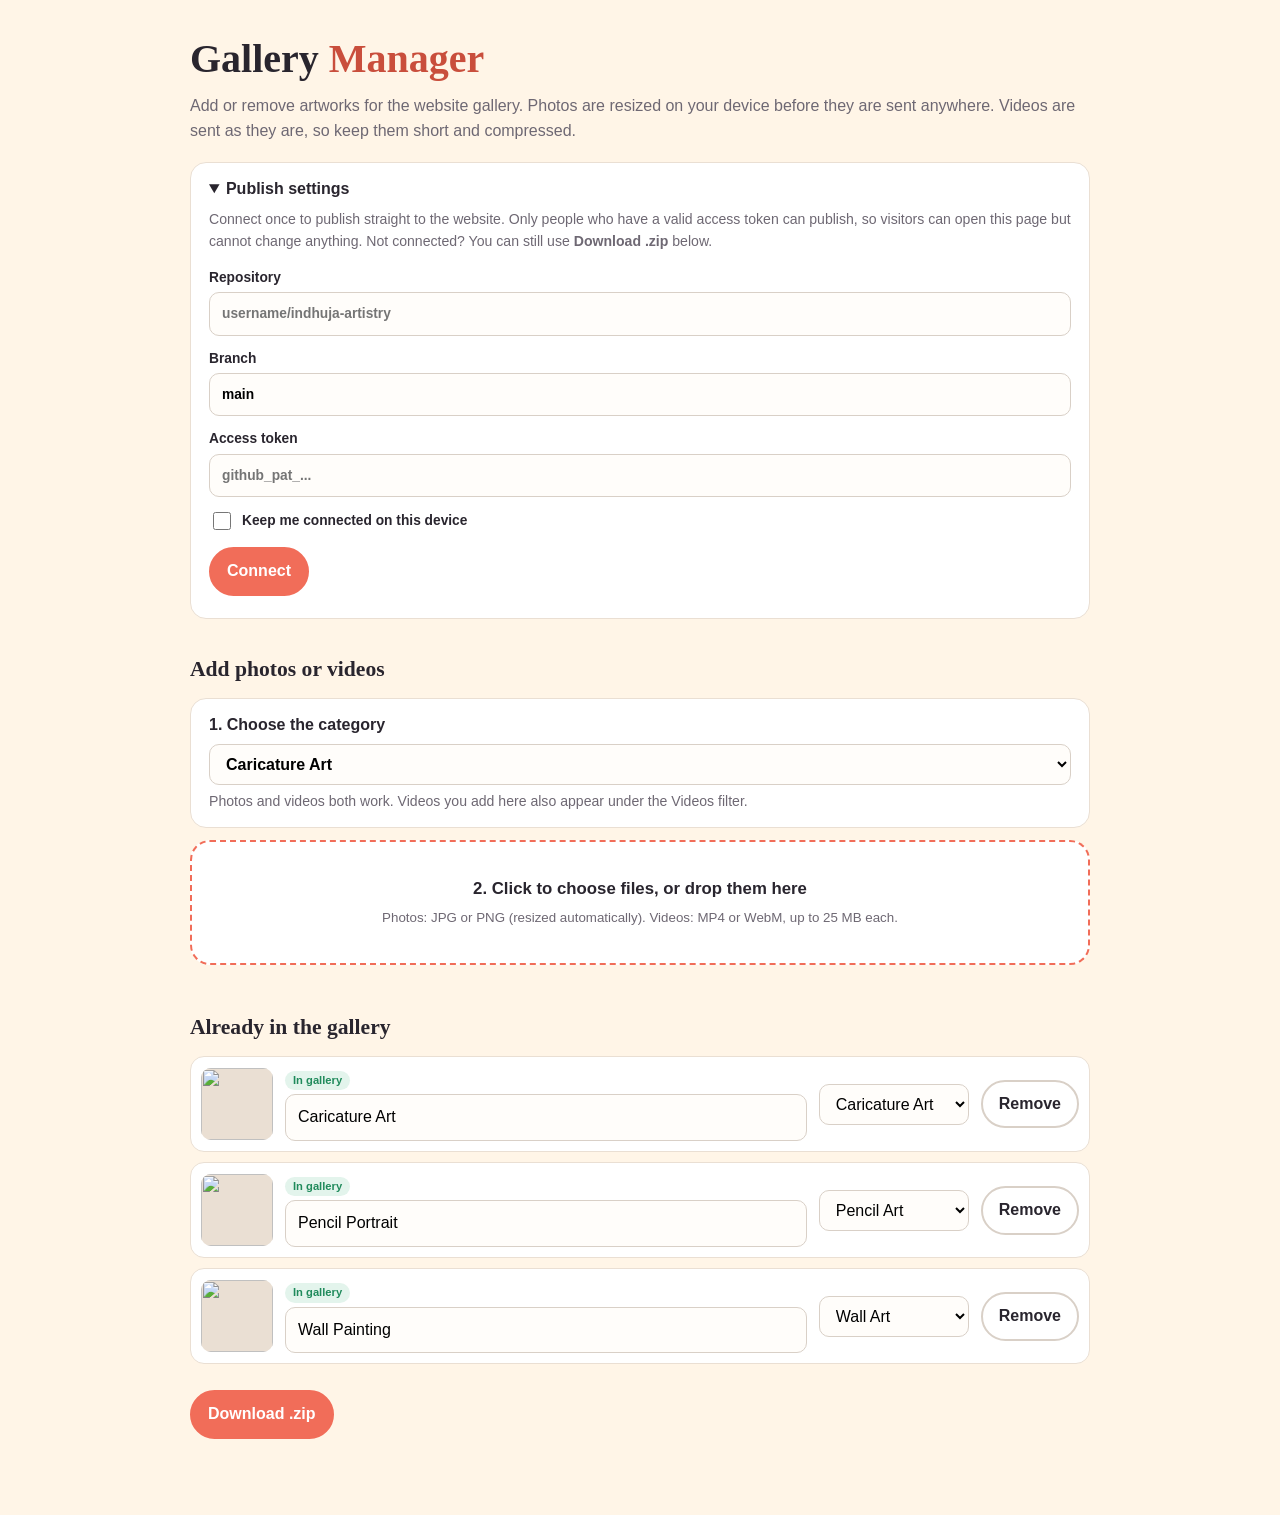
==== index.html @ 45837317 "Add files via upload" ====
<!DOCTYPE html>
<html lang="en">
<head>
  <meta charset="UTF-8">
  <meta name="viewport" content="width=device-width, initial-scale=1.0">
  <meta name="robots" content="noindex, nofollow">
  <title>Gallery Manager | Indhuja Artistry</title>
  <script src="gallery-data.js"></script>
  <style>
    :root {
      --accent: #f16d59;
      --accent-dark: #c94e3c;
      --bg: #fff5e7;
      --ink: #29252e;
      --muted: #6e6873;
      --line: #eadfd3;
    }
    * { box-sizing: border-box; }
    [hidden] { display: none !important; }
    body {
      margin: 0;
      padding: 28px 5% 60px;
      background: var(--bg);
      color: var(--ink);
      font-family: "Poppins", "Trebuchet MS", Arial, sans-serif;
      line-height: 1.55;
    }
    main { max-width: 900px; margin: 0 auto; }
    h1 { margin: 0 0 4px; font-family: Georgia, serif; font-size: clamp(1.8rem, 5vw, 2.5rem); }
    h1 span { color: var(--accent-dark); }
    h2 { margin: 34px 0 12px; font-family: Georgia, serif; font-size: 1.35rem; }
    .lead { margin: 0 0 18px; color: var(--muted); }
    .hint { margin: 8px 0 14px; color: var(--muted); font-size: .88rem; }

    .card {
      padding: 14px 18px;
      background: #fff;
      border: 1px solid var(--line);
      border-radius: 16px;
    }
    .card summary { cursor: pointer; font-weight: 700; }
    .fields { display: grid; gap: 12px; margin-bottom: 14px; }
    .fields label { display: grid; gap: 4px; font-size: .86rem; font-weight: 700; }
    .fields label.check { display: flex; align-items: center; gap: 8px; font-weight: 600; }
    .fields input[type="checkbox"] { width: 18px; height: 18px; accent-color: var(--accent); }
    .btns { display: flex; flex-wrap: wrap; gap: 10px; }

    .upload-to {
      display: grid;
      gap: 6px;
      margin-bottom: 12px;
      padding: 14px 18px;
      background: #fff;
      border: 1px solid var(--line);
      border-radius: 16px;
    }
    .upload-to label { font-weight: 700; }
    .upload-to select { font-size: 1rem; font-weight: 600; }
    .upload-to .hint { margin: 0; }

    .drop {
      display: grid;
      place-items: center;
      gap: 6px;
      padding: 34px 18px;
      border: 2px dashed var(--accent);
      border-radius: 20px;
      background: #fff;
      text-align: center;
      cursor: pointer;
      transition: background .2s;
    }
    .drop.over { background: #ffe9e4; }
    .drop strong { font-size: 1.05rem; }
    .drop small { color: var(--muted); }
    .drop input { display: none; }

    .list { display: grid; gap: 10px; margin: 0; padding: 0; list-style: none; }
    .row {
      display: grid;
      grid-template-columns: 72px 1fr 150px auto;
      align-items: center;
      gap: 12px;
      padding: 10px;
      background: #fff;
      border: 1px solid var(--line);
      border-radius: 14px;
    }
    .row img {
      width: 72px;
      height: 72px;
      object-fit: cover;
      border-radius: 10px;
      background: var(--line);
    }
    input[type="text"], input[type="password"], select {
      width: 100%;
      min-width: 0;
      padding: 10px 12px;
      border: 1px solid #d9d0c7;
      border-radius: 10px;
      font: inherit;
      background: #fffdfa;
    }
    .badge {
      display: inline-block;
      margin-bottom: 4px;
      padding: 1px 8px;
      border-radius: 999px;
      background: #ffe9e4;
      color: var(--accent-dark);
      font-size: .7rem;
      font-weight: 700;
    }
    .badge.live { background: #e3f4ec; color: #1f8a5b; }
    summary .badge { margin: 0 0 0 8px; }

    button {
      padding: 10px 16px;
      border: 2px solid var(--accent);
      border-radius: 999px;
      background: var(--accent);
      color: #fff;
      font: inherit;
      font-weight: 700;
      cursor: pointer;
    }
    button:hover { background: var(--accent-dark); border-color: var(--accent-dark); }
    button.ghost { background: transparent; color: var(--ink); border-color: #d9d0c7; }
    button.ghost:hover { background: #ffe9e4; border-color: var(--accent); }
    button:disabled { opacity: .55; cursor: wait; }

    .empty { color: var(--muted); font-size: .9rem; margin: 0; }
    .actions { margin-top: 26px; display: flex; flex-wrap: wrap; align-items: center; gap: 12px; }
    .msg { margin: 8px 0 0; font-weight: 700; font-size: .92rem; }
    .msg.error { color: #d64545; }
    .msg.ok { color: #1f8a5b; }
    #status { flex-basis: 100%; margin: 4px 0 0; }

    @media (max-width: 640px) {
      .row { grid-template-columns: 60px 1fr; }
      .row img { width: 60px; height: 60px; }
      .row select, .row button { grid-column: 1 / -1; }
    }
  </style>
</head>
<body>
<main>
  <h1>Gallery <span>Manager</span></h1>
  <p class="lead">Add or remove artworks for the website gallery. Photos are resized on your device before they are sent anywhere. Videos are sent as they are, so keep them short and compressed.</p>

  <details class="card" id="connect-box">
    <summary>Publish settings <span class="badge live" id="conn-badge" hidden></span></summary>
    <p class="hint">
      Connect once to publish straight to the website. Only people who have a valid access token can publish,
      so visitors can open this page but cannot change anything. Not connected? You can still use
      <strong>Download .zip</strong> below.
    </p>
    <div class="fields">
      <label>Repository
        <input type="text" id="repo" placeholder="username/indhuja-artistry" autocomplete="off" spellcheck="false">
      </label>
      <label>Branch
        <input type="text" id="branch" value="main" autocomplete="off" spellcheck="false">
      </label>
      <label>Access token
        <input type="password" id="token" placeholder="github_pat_..." autocomplete="off" spellcheck="false">
      </label>
      <label class="check"><input type="checkbox" id="remember"> Keep me connected on this device</label>
    </div>
    <div class="btns">
      <button type="button" id="connect">Connect</button>
      <button type="button" class="ghost" id="disconnect" hidden>Disconnect</button>
    </div>
    <p class="msg" id="conn-status" role="status" aria-live="polite"></p>
  </details>

  <h2>Add photos or videos</h2>
  <div class="upload-to">
    <label for="upload-category">1. Choose the category</label>
    <select id="upload-category">
      <option value="caricature">Caricature Art</option>
      <option value="pencil">Pencil Art</option>
      <option value="wall">Wall Art</option>
      <option value="event">Live Events</option>
      <option value="video">Videos</option>
    </select>
    <p class="hint" id="upload-hint"></p>
  </div>

  <label class="drop" id="drop">
    <strong>2. Click to choose files, or drop them here</strong>
    <small>Photos: JPG or PNG (resized automatically). Videos: MP4 or WebM, up to 25 MB each.</small>
    <input id="file-input" type="file" accept="image/*,video/mp4,video/webm" multiple>
  </label>
  <ul class="list" id="new-list" style="margin-top:12px"></ul>

  <h2>Already in the gallery</h2>
  <ul class="list" id="existing-list"></ul>
  <p class="empty" id="existing-empty" hidden>The gallery is empty.</p>

  <div class="actions">
    <button id="publish" type="button" hidden>Publish to website</button>
    <button id="zip" type="button">Download .zip</button>
    <p class="msg" id="status" role="status" aria-live="polite"></p>
  </div>
</main>

<script>
(() => {
  "use strict";

  const CATEGORIES = {
    caricature: "Caricature Art",
    pencil: "Pencil Art",
    wall: "Wall Art",
    event: "Live Events",
    video: "Videos"
  };
  // Used as the title when a file name is just camera numbers (IMG_2041.jpg)
  const DEFAULT_TITLES = {
    caricature: "Caricature Art",
    pencil: "Pencil Portrait",
    wall: "Wall Painting",
    event: "Live Event Art",
    video: "Video"
  };
  const MAX_SIDE = 1400;   // longest side of the saved image, in pixels
  const MAX_VIDEO_MB = 25; // keeps the website fast and fits GitHub limits
  const QUALITY = 0.86;    // JPEG quality
  const STORE_KEY = "indhuja-admin-github";
  const GH_API = "https://api.github.com";

  const clone = (list) =>
    (Array.isArray(list) ? list : []).map((x) => ({
      src: String(x.src || ""),
      category: String(x.category || "caricature"),
      title: String(x.title || ""),
      ...(x.type === "video" ? { type: "video", poster: String(x.poster || "") } : {})
    }));

  let existing = clone(window.GALLERY);
  let baseline = JSON.stringify(clone(existing));
  const fresh = [];     // { kind: "image"|"video", file, title, category, url, previewUrl?, posterBytes? }
  const removed = [];   // image paths removed from the gallery (deleted from the repo on publish)
  let conn = null;      // { repo, branch, token }

  const $ = (id) => document.getElementById(id);
  const dropEl = $("drop"), fileInput = $("file-input");
  const newList = $("new-list"), existingList = $("existing-list"), existingEmpty = $("existing-empty");
  const publishBtn = $("publish"), zipBtn = $("zip"), statusEl = $("status");
  const connectBox = $("connect-box"), connBadge = $("conn-badge"), connStatus = $("conn-status");
  const uploadCat = $("upload-category"), uploadHint = $("upload-hint");
  const repoInput = $("repo"), branchInput = $("branch"), tokenInput = $("token");
  const rememberInput = $("remember"), connectBtn = $("connect"), disconnectBtn = $("disconnect");

  const say = (text, type) => { statusEl.textContent = text; statusEl.className = "msg " + (type || ""); };
  const sayConn = (text, type) => { connStatus.textContent = text; connStatus.className = "msg " + (type || ""); };

  function updateUploadHint() {
    const videosOnly = uploadCat.value === "video";
    fileInput.accept = videosOnly ? "video/mp4,video/webm" : "image/*,video/mp4,video/webm";
    uploadHint.textContent = videosOnly
      ? "Videos only (MP4 or WebM, up to 25 MB each). They appear under the Videos filter."
      : "Photos and videos both work. Videos you add here also appear under the Videos filter.";
  }
  uploadCat.addEventListener("change", updateUploadHint);
  updateUploadHint();

  /* ---------- list UI ---------- */
  // "Videos" is only offered for video rows; photos use the four photo categories.
  function categorySelect(value, onChange, isVideo) {
    const select = document.createElement("select");
    select.setAttribute("aria-label", "Category");
    for (const [key, label] of Object.entries(CATEGORIES)) {
      if (key === "video" && !isVideo) continue;
      const opt = document.createElement("option");
      opt.value = key;
      opt.textContent = label;
      select.appendChild(opt);
    }
    const allowed = CATEGORIES[value] && (isVideo || value !== "video");
    select.value = allowed ? value : (isVideo ? "video" : "caricature");
    onChange(select.value); // keeps the saved value in step with what the dropdown shows
    select.addEventListener("change", () => onChange(select.value));
    return select;
  }

  function row(src, badgeText, live, item, onRemove) {
    const li = document.createElement("li");
    li.className = "row";

    const img = document.createElement("img");
    img.src = src;
    img.alt = "";

    const mid = document.createElement("div");
    const badge = document.createElement("span");
    badge.className = "badge" + (live ? " live" : "");
    badge.textContent = badgeText;
    const title = document.createElement("input");
    title.type = "text";
    title.maxLength = 80;
    title.value = item.title || "";
    title.placeholder = "Title";
    title.setAttribute("aria-label", "Title");
    title.addEventListener("input", () => { item.title = title.value; });
    mid.append(badge, title);

    const select = categorySelect(item.category, (v) => { item.category = v; }, item.type === "video" || item.kind === "video");

    const remove = document.createElement("button");
    remove.type = "button";
    remove.className = "ghost";
    remove.textContent = "Remove";
    remove.addEventListener("click", onRemove);

    li.append(img, mid, select, remove);
    return li;
  }

  function releaseUrls(item) {
    if (item.url) URL.revokeObjectURL(item.url);
    if (item.previewUrl) URL.revokeObjectURL(item.previewUrl);
  }

  // Files under assets/gallery/ that are no longer used get deleted from the website on publish.
  function queueRemoval(item) {
    [item.src, item.poster].forEach((path) => {
      if (
        path && path.startsWith("assets/gallery/") &&
        !existing.some((x) => x.src === path || x.poster === path) &&
        !removed.includes(path)
      ) removed.push(path);
    });
  }

  function render() {
    existingList.replaceChildren(
      ...existing.map((item, i) =>
        row(
          item.type === "video" ? item.poster : item.src,
          item.type === "video" ? "Video in gallery" : "In gallery",
          true,
          item,
          () => {
            existing.splice(i, 1);
            queueRemoval(item);
            render();
          }
        )
      )
    );
    existingEmpty.hidden = existing.length > 0;

    newList.replaceChildren(
      ...fresh.map((item, i) =>
        row(
          item.kind === "video" ? item.previewUrl : item.url,
          item.kind === "video" ? "New video" : "New",
          false,
          item,
          () => {
            releaseUrls(item);
            fresh.splice(i, 1);
            render();
          }
        )
      )
    );
  }

  // Nice title from the file name; falls back to the category name for camera-style names.
  const defaultTitle = (name, category) => {
    const clean = name.replace(/\.[^.]+$/, "").replace(/[-_]+/g, " ").trim();
    const cameraName =
      /^(img|dsc|dscn|pxl|vid|mvimg|image|photo|video|screenshot|whatsapp|signal)\b[\s\d]*/i.test(clean) &&
      /\d/.test(clean);
    const onlyNumbers = /^[\d\s.]+$/.test(clean);
    if (!clean || cameraName || onlyNumbers) return DEFAULT_TITLES[category] || "Artwork";
    return clean.charAt(0).toUpperCase() + clean.slice(1);
  };

  // Grabs a frame from the video to use as its thumbnail.
  function makeVideoPoster(url) {
    return new Promise((resolve, reject) => {
      const video = document.createElement("video");
      video.muted = true;
      video.playsInline = true;
      video.preload = "auto";
      const timer = setTimeout(() => reject(new Error("timeout")), 15000);
      const fail = () => { clearTimeout(timer); reject(new Error("decode")); };

      video.addEventListener("error", fail, { once: true });
      video.addEventListener("loadeddata", () => {
        const d = Number.isFinite(video.duration) ? video.duration : 2;
        video.currentTime = Math.min(1, d / 2);
      }, { once: true });
      video.addEventListener("seeked", () => {
        try {
          const scale = Math.min(1, 1000 / Math.max(video.videoWidth, video.videoHeight));
          const canvas = document.createElement("canvas");
          canvas.width = Math.max(1, Math.round(video.videoWidth * scale));
          canvas.height = Math.max(1, Math.round(video.videoHeight * scale));
          canvas.getContext("2d").drawImage(video, 0, 0, canvas.width, canvas.height);
          canvas.toBlob(async (blob) => {
            clearTimeout(timer);
            if (!blob) return reject(new Error("encode"));
            resolve({
              bytes: new Uint8Array(await blob.arrayBuffer()),
              previewUrl: URL.createObjectURL(blob)
            });
          }, "image/jpeg", 0.84);
        } catch (e) { fail(); }
      }, { once: true });
      video.src = url;
    });
  }

  async function addFiles(files) {
    const problems = [];
    const chosenCategory = uploadCat.value;
    if (files.some((f) => f.type.startsWith("video/"))) say("Reading video…");

    for (const file of files) {
      if (file.type.startsWith("image/")) {
        if (chosenCategory === "video") {
          problems.push(`"${file.name}" is a photo. Pick a photo category above (not Videos) to add photos.`);
          continue;
        }
        fresh.push({
          kind: "image",
          file,
          title: defaultTitle(file.name, chosenCategory),
          category: chosenCategory,
          url: URL.createObjectURL(file)
        });
      } else if (file.type === "video/mp4" || file.type === "video/webm") {
        const mb = file.size / 1048576;
        if (mb > MAX_VIDEO_MB) {
          problems.push(`"${file.name}" is ${mb.toFixed(0)} MB. Videos must be under ${MAX_VIDEO_MB} MB: shorten it or export it as 720p.`);
          continue;
        }
        const url = URL.createObjectURL(file);
        try {
          const poster = await makeVideoPoster(url);
          fresh.push({
            kind: "video",
            file,
            title: defaultTitle(file.name, chosenCategory),
            category: chosenCategory,
            url,
            previewUrl: poster.previewUrl,
            posterBytes: poster.bytes
          });
        } catch (e) {
          URL.revokeObjectURL(url);
          problems.push(`"${file.name}" could not be read. Please use an MP4 (H.264) or WebM video.`);
        }
      } else {
        problems.push(`"${file.name}" is not a supported photo or video. Use JPG, PNG, MP4 or WebM.`);
      }
    }

    say(problems.join(" "), problems.length ? "error" : "");
    render();
  }

  fileInput.addEventListener("change", () => { addFiles([...fileInput.files]); fileInput.value = ""; });
  ["dragenter", "dragover"].forEach((t) =>
    dropEl.addEventListener(t, (e) => { e.preventDefault(); dropEl.classList.add("over"); }));
  ["dragleave", "drop"].forEach((t) =>
    dropEl.addEventListener(t, (e) => { e.preventDefault(); dropEl.classList.remove("over"); }));
  dropEl.addEventListener("drop", (e) => addFiles([...e.dataTransfer.files]));

  /* ---------- image resize ---------- */
  function loadImage(url) {
    return new Promise((resolve, reject) => {
      const img = new Image();
      img.onload = () => resolve(img);
      img.onerror = () => reject(new Error("decode"));
      img.src = url;
    });
  }

  async function resizeToJpeg(item) {
    const img = await loadImage(item.url);
    const scale = Math.min(1, MAX_SIDE / Math.max(img.naturalWidth, img.naturalHeight));
    const canvas = document.createElement("canvas");
    canvas.width = Math.round(img.naturalWidth * scale);
    canvas.height = Math.round(img.naturalHeight * scale);
    const ctx = canvas.getContext("2d");
    ctx.fillStyle = "#ffffff";                 // PNGs with transparency become white
    ctx.fillRect(0, 0, canvas.width, canvas.height);
    ctx.drawImage(img, 0, 0, canvas.width, canvas.height);
    const blob = await new Promise((res) => canvas.toBlob(res, "image/jpeg", QUALITY));
    if (!blob) throw new Error("encode");
    return new Uint8Array(await blob.arrayBuffer());
  }

  const slug = (text) =>
    text.toLowerCase().replace(/[^a-z0-9]+/g, "-").replace(/^-+|-+$/g, "").slice(0, 40) || "artwork";

  // Resizes every new photo and returns the files to save plus the final gallery list.
  async function prepare(progress) {
    const files = [];
    const list = clone(existing).map((x) => ({ ...x, title: x.title.trim() || "Artwork" }));
    const stamp = Date.now().toString(36);

    for (let i = 0; i < fresh.length; i++) {
      const item = fresh[i];
      const title = (item.title || "").trim() || "Artwork";
      const base = `${slug(title)}-${stamp}-${i + 1}`;
      if (progress) progress(`Preparing ${item.kind === "video" ? "video" : "photo"} ${i + 1} of ${fresh.length}…`);

      if (item.kind === "video") {
        const ext = item.file.type === "video/webm" ? "webm" : "mp4";
        const videoPath = `assets/gallery/videos/${base}.${ext}`;
        const posterPath = `assets/gallery/${base}-poster.jpg`;
        files.push(
          { name: videoPath, data: new Uint8Array(await item.file.arrayBuffer()) },
          { name: posterPath, data: item.posterBytes }
        );
        list.push({ src: videoPath, category: item.category, title, type: "video", poster: posterPath });
      } else {
        let bytes;
        try {
          bytes = await resizeToJpeg(item);
        } catch (e) {
          throw new Error(`"${item.file.name}" could not be read. Please use a JPG or PNG photo.`);
        }
        const path = `assets/gallery/${base}.jpg`;
        files.push({ name: path, data: bytes });
        list.push({ src: path, category: item.category, title });
      }
    }
    return { files, list };
  }

  const galleryJs = (list) =>
    "// Gallery list for Indhuja Artistry.\n" +
    "// Do not edit by hand: use admin.html to add or remove artworks.\n" +
    "// category must be one of: caricature, pencil, wall, event. Videos have type: \"video\" (category video, or any category) and a poster image.\n" +
    "window.GALLERY = " + JSON.stringify(list, null, 2) + ";\n";

  /* ---------- ZIP download (works without any account) ---------- */
  const CRC_TABLE = (() => {
    const t = new Uint32Array(256);
    for (let n = 0; n < 256; n++) {
      let c = n;
      for (let k = 0; k < 8; k++) c = c & 1 ? 0xEDB88320 ^ (c >>> 1) : c >>> 1;
      t[n] = c >>> 0;
    }
    return t;
  })();

  function crc32(bytes) {
    let c = 0xFFFFFFFF;
    for (let i = 0; i < bytes.length; i++) c = CRC_TABLE[(c ^ bytes[i]) & 0xFF] ^ (c >>> 8);
    return (c ^ 0xFFFFFFFF) >>> 0;
  }

  function makeZip(files) {
    const enc = new TextEncoder();
    const parts = [];
    const central = [];
    let offset = 0;

    for (const f of files) {
      const name = enc.encode(f.name);
      const crc = crc32(f.data);
      const size = f.data.length;

      const lh = new DataView(new ArrayBuffer(30));
      lh.setUint32(0, 0x04034b50, true);
      lh.setUint16(4, 20, true);
      lh.setUint16(6, 0x0800, true);
      lh.setUint16(8, 0, true);
      lh.setUint16(10, 0, true);
      lh.setUint16(12, 33, true);
      lh.setUint32(14, crc, true);
      lh.setUint32(18, size, true);
      lh.setUint32(22, size, true);
      lh.setUint16(26, name.length, true);
      lh.setUint16(28, 0, true);
      parts.push(new Uint8Array(lh.buffer), name, f.data);

      const ch = new DataView(new ArrayBuffer(46));
      ch.setUint32(0, 0x02014b50, true);
      ch.setUint16(4, 20, true);
      ch.setUint16(6, 20, true);
      ch.setUint16(8, 0x0800, true);
      ch.setUint16(14, 33, true);
      ch.setUint32(16, crc, true);
      ch.setUint32(20, size, true);
      ch.setUint32(24, size, true);
      ch.setUint16(28, name.length, true);
      ch.setUint32(42, offset, true);
      central.push(new Uint8Array(ch.buffer), name);

      offset += 30 + name.length + size;
    }

    const cdSize = central.reduce((n, p) => n + p.length, 0);
    const end = new DataView(new ArrayBuffer(22));
    end.setUint32(0, 0x06054b50, true);
    end.setUint16(8, files.length, true);
    end.setUint16(10, files.length, true);
    end.setUint32(12, cdSize, true);
    end.setUint32(16, offset, true);

    return new Blob([...parts, ...central, new Uint8Array(end.buffer)], { type: "application/zip" });
  }

  zipBtn.addEventListener("click", async () => {
    if (!existing.length && !fresh.length) { say("Add at least one photo first.", "error"); return; }

    publishBtn.disabled = zipBtn.disabled = true;
    say("Preparing your photos…");
    try {
      const { files, list } = await prepare(say);
      files.unshift({ name: "gallery-data.js", data: new TextEncoder().encode(galleryJs(list)) });

      const url = URL.createObjectURL(makeZip(files));
      const a = document.createElement("a");
      a.href = url;
      a.download = "gallery-update.zip";
      document.body.appendChild(a);
      a.click();
      a.remove();
      setTimeout(() => URL.revokeObjectURL(url), 5000);

      say(`Done. Extract gallery-update.zip into your website folder (replace files), then upload the site. ${fresh.length} new photo(s), ${list.length} in total.`, "ok");
    } catch (err) {
      say(err.message || "Something went wrong. Please try again.", "error");
    } finally {
      publishBtn.disabled = zipBtn.disabled = false;
    }
  });

  /* ---------- GitHub publishing ---------- */
  function ghError(status) {
    if (status === 401) return "GitHub did not accept this token. Create a new token and try again.";
    if (status === 403) return "This token is not allowed to do that. It needs Contents: Read and write on the website repository.";
    if (status === 404) return "Repository, branch or gallery-data.js not found. Check the repository name and that the token can access it.";
    if (status === 409 || status === 422) return "The gallery was changed by someone else just now. Reconnect and try again.";
    return `GitHub returned an error (${status}). Please try again.`;
  }

  async function gh(path, options) {
    const opts = options || {};
    let res;
    try {
      res = await fetch(GH_API + path, {
        method: opts.method || "GET",
        cache: "no-store",
        headers: {
          "Accept": "application/vnd.github+json",
          "Authorization": "Bearer " + conn.token,
          "X-GitHub-Api-Version": "2022-11-28",
          ...(opts.body ? { "Content-Type": "application/json" } : {}),
          ...(opts.headers || {})
        },
        body: opts.body ? JSON.stringify(opts.body) : undefined
      });
    } catch (e) {
      throw new Error("Could not reach GitHub. Check your internet connection.");
    }
    if (!res.ok) throw new Error(ghError(res.status));
    return res;
  }

  function parseGalleryJs(text) {
    const a = text.indexOf("[");
    const b = text.lastIndexOf("]");
    if (a < 0 || b < a) throw new Error("gallery-data.js in the repository has an unexpected format.");
    return JSON.parse(text.slice(a, b + 1));
  }

  async function loadRemoteGallery() {
    const res = await gh(
      `/repos/${conn.repo}/contents/gallery-data.js?ref=${encodeURIComponent(conn.branch)}`,
      { headers: { Accept: "application/vnd.github.raw+json" } }
    );
    return parseGalleryJs(await res.text());
  }

  function toBase64(bytes) {
    let bin = "";
    const CHUNK = 0x8000;
    for (let i = 0; i < bytes.length; i += CHUNK) {
      bin += String.fromCharCode.apply(null, bytes.subarray(i, i + CHUNK));
    }
    return btoa(bin);
  }

  function readSaved() {
    try {
      return JSON.parse(localStorage.getItem(STORE_KEY) || sessionStorage.getItem(STORE_KEY) || "null");
    } catch (e) { return null; }
  }
  function writeSaved(remember) {
    try {
      localStorage.removeItem(STORE_KEY);
      sessionStorage.removeItem(STORE_KEY);
      (remember ? localStorage : sessionStorage).setItem(STORE_KEY, JSON.stringify(conn));
    } catch (e) { /* storage blocked: the token simply is not remembered */ }
  }
  function clearSaved() {
    try { localStorage.removeItem(STORE_KEY); sessionStorage.removeItem(STORE_KEY); } catch (e) {}
  }

  function updateConnUI() {
    const on = Boolean(conn);
    publishBtn.hidden = !on;
    disconnectBtn.hidden = !on;
    connBadge.hidden = !on;
    if (on) connBadge.textContent = `Connected: ${conn.repo}`;
    connectBtn.textContent = on ? "Reconnect" : "Connect";
  }

  async function connect(remember) {
    const repo = repoInput.value.trim()
      .replace(/^https?:\/\/github\.com\//i, "").replace(/\.git$/i, "").replace(/\/+$/, "");
    const branch = branchInput.value.trim() || "main";
    const token = tokenInput.value.trim();

    if (!/^[\w.-]+\/[\w.-]+$/.test(repo)) { sayConn("Enter the repository as username/repository-name.", "error"); return false; }
    if (!token) { sayConn("Paste your access token.", "error"); return false; }

    conn = { repo, branch, token };
    sayConn("Connecting…");
    connectBtn.disabled = true;
    try {
      const remote = await loadRemoteGallery();
      existing = clone(remote);
      baseline = JSON.stringify(clone(existing));
      removed.length = 0;
      writeSaved(remember);
      render();
      updateConnUI();
      sayConn("Connected. The gallery below is the live one.", "ok");
      connectBox.open = false;
      return true;
    } catch (err) {
      conn = null;
      updateConnUI();
      sayConn(err.message, "error");
      return false;
    } finally {
      connectBtn.disabled = false;
    }
  }

  connectBtn.addEventListener("click", () => connect(rememberInput.checked));

  disconnectBtn.addEventListener("click", () => {
    conn = null;
    clearSaved();
    tokenInput.value = "";
    existing = clone(window.GALLERY);
    baseline = JSON.stringify(clone(existing));
    removed.length = 0;
    render();
    updateConnUI();
    sayConn("Disconnected.", "ok");
  });

  publishBtn.addEventListener("click", async () => {
    if (!conn) return;

    const unchanged =
      fresh.length === 0 && removed.length === 0 && JSON.stringify(clone(existing)) === baseline;
    if (unchanged) { say("Nothing to publish yet. Add, edit or remove an artwork first.", "error"); return; }

    publishBtn.disabled = zipBtn.disabled = true;
    try {
      const { files, list } = await prepare(say);
      const base = `/repos/${conn.repo}`;
      const branchRef = encodeURI(conn.branch);

      say("Contacting GitHub…");
      const head = await (await gh(`${base}/git/ref/heads/${branchRef}`)).json();
      const headSha = head.object.sha;
      const headCommit = await (await gh(`${base}/git/commits/${headSha}`)).json();

      const tree = [];
      for (let i = 0; i < files.length; i++) {
        say(`Uploading file ${i + 1} of ${files.length}…`);
        const blob = await (await gh(`${base}/git/blobs`, {
          method: "POST",
          body: { content: toBase64(files[i].data), encoding: "base64" }
        })).json();
        tree.push({ path: files[i].name, mode: "100644", type: "blob", sha: blob.sha });
      }
      tree.push({ path: "gallery-data.js", mode: "100644", type: "blob", content: galleryJs(list) });
      removed
        .filter((p) => !list.some((x) => x.src === p || x.poster === p))
        .forEach((p) => tree.push({ path: p, mode: "100644", type: "blob", sha: null }));

      say("Saving…");
      const newTree = await (await gh(`${base}/git/trees`, {
        method: "POST",
        body: { base_tree: headCommit.tree.sha, tree }
      })).json();

      const message = `Gallery: ${fresh.length} added, ${removed.length} file(s) removed (via admin)`;
      const commit = await (await gh(`${base}/git/commits`, {
        method: "POST",
        body: { message, tree: newTree.sha, parents: [headSha] }
      })).json();

      await gh(`${base}/git/refs/heads/${branchRef}`, { method: "PATCH", body: { sha: commit.sha } });

      fresh.forEach(releaseUrls);
      fresh.length = 0;
      removed.length = 0;
      existing = list.map((x) => ({ ...x }));
      baseline = JSON.stringify(clone(existing));
      render();
      say("Published! Your website updates automatically in about a minute.", "ok");
    } catch (err) {
      say(err.message || "Something went wrong. Please try again.", "error");
    } finally {
      publishBtn.disabled = zipBtn.disabled = false;
    }
  });

  /* ---------- start ---------- */
  render();
  updateConnUI();

  const saved = readSaved();
  if (saved && saved.repo && saved.token) {
    repoInput.value = saved.repo;
    branchInput.value = saved.branch || "main";
    tokenInput.value = saved.token;
    rememberInput.checked = Boolean(localStorage.getItem(STORE_KEY));
    connect(rememberInput.checked).then((ok) => { if (!ok) connectBox.open = true; });
  } else {
    connectBox.open = true;
  }
})();
</script>
</body>
</html>
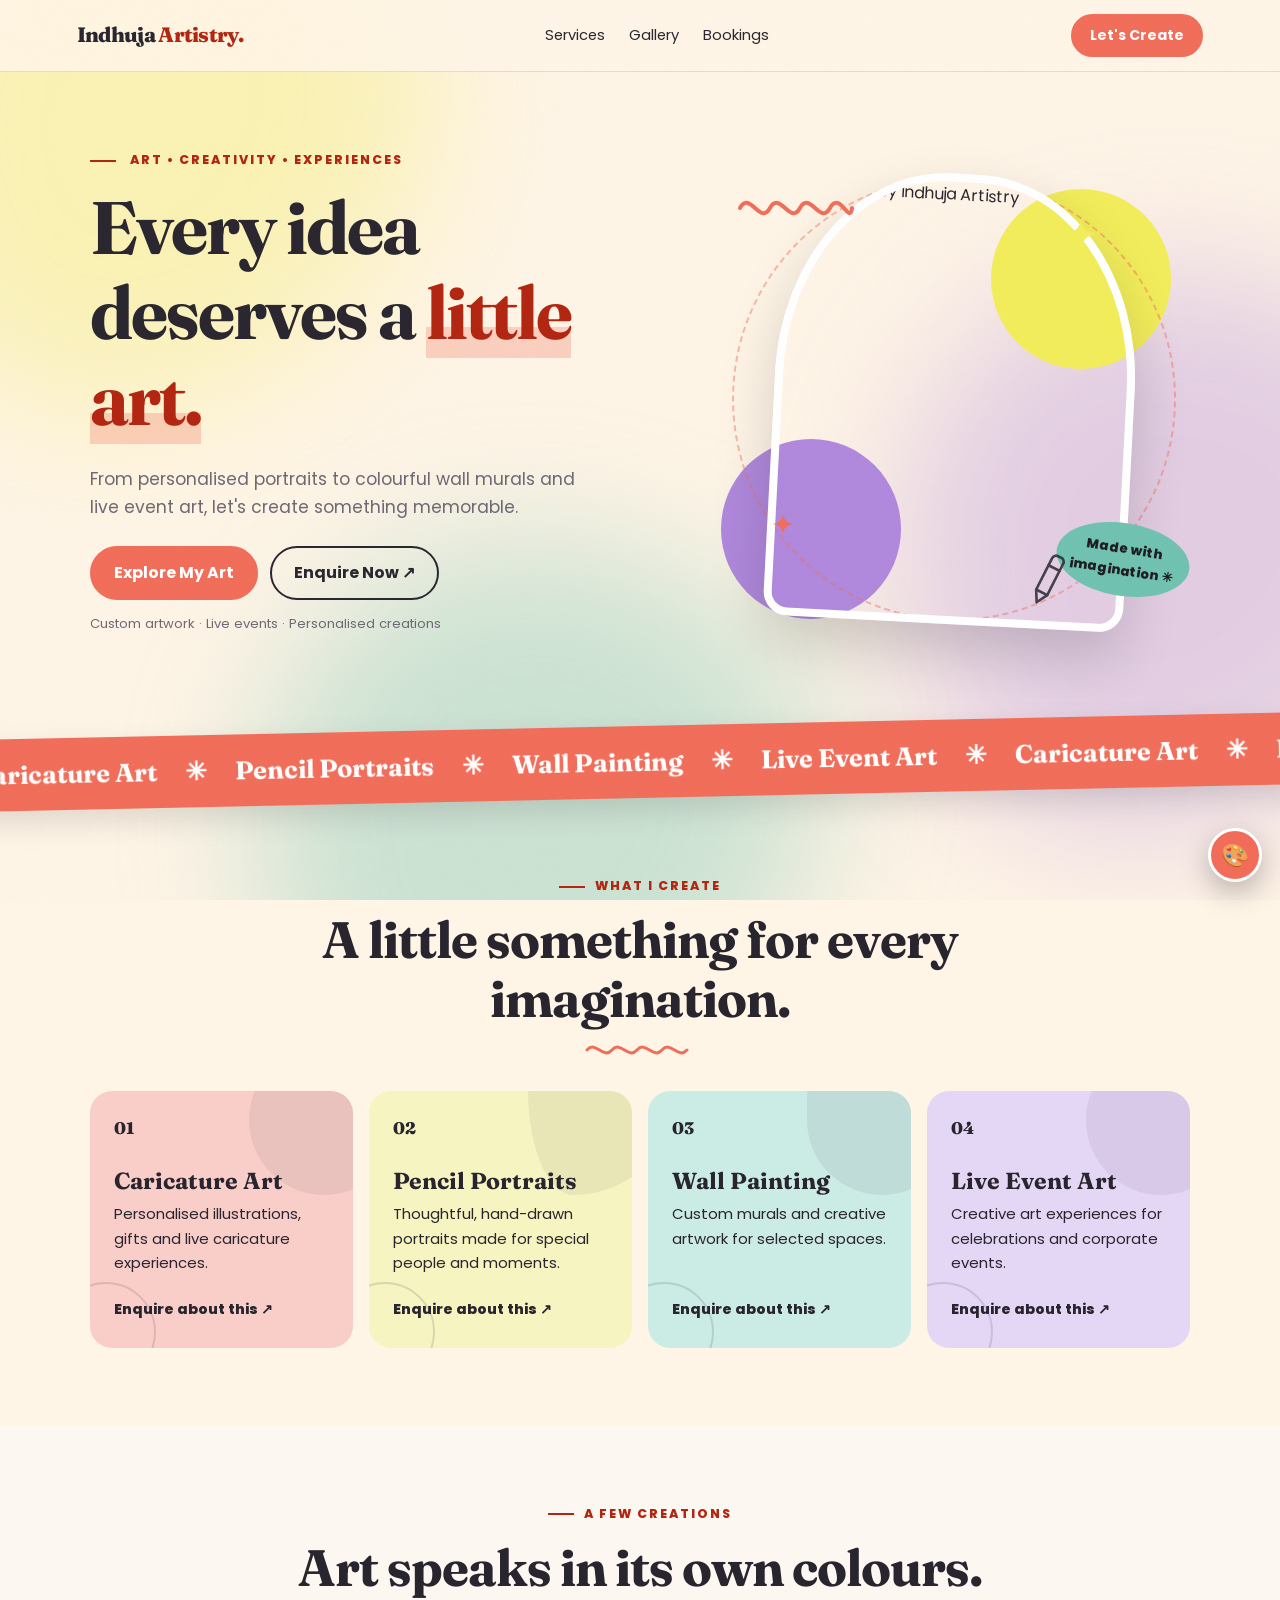
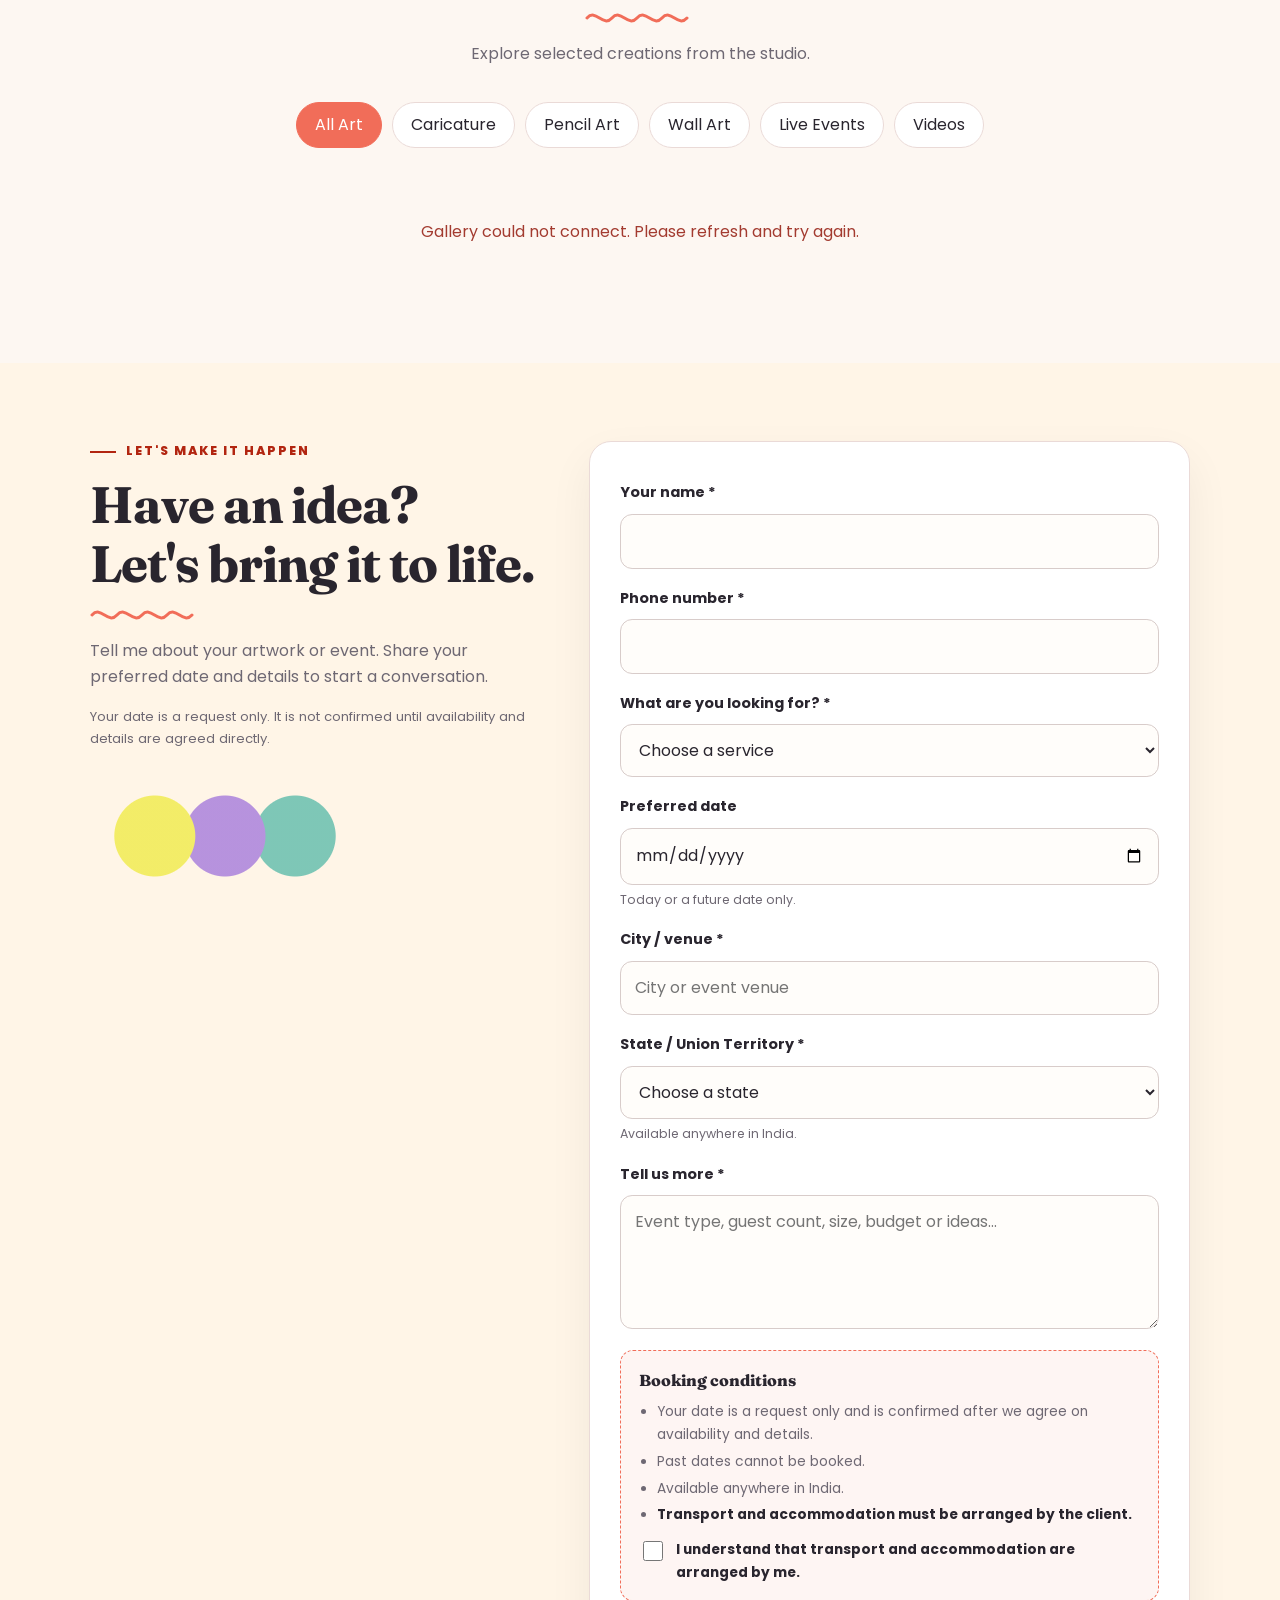
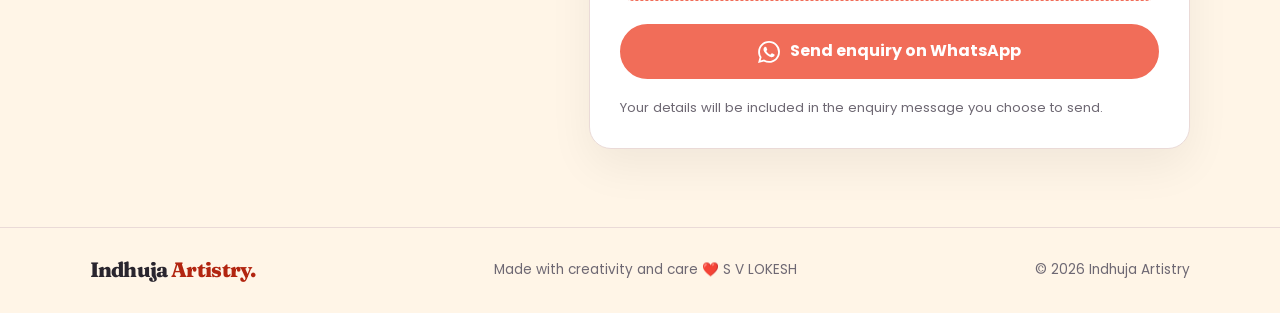
==== commit b9444a50: "Add files via upload" ====
--- a/index.html
+++ b/index.html
@@ -1,846 +1,837 @@
+
 <!DOCTYPE html>
 <html lang="en">
 <head>
   <meta charset="UTF-8">
   <meta name="viewport" content="width=device-width, initial-scale=1.0">
-  <meta name="robots" content="noindex, nofollow">
-  <title>Gallery Manager | Indhuja Artistry</title>
-  <script src="gallery-data.js"></script>
-  <style>
-    :root {
-      --accent: #f16d59;
-      --accent-dark: #c94e3c;
-      --bg: #fff5e7;
-      --ink: #29252e;
-      --muted: #6e6873;
-      --line: #eadfd3;
-    }
-    * { box-sizing: border-box; }
-    [hidden] { display: none !important; }
-    body {
-      margin: 0;
-      padding: 28px 5% 60px;
-      background: var(--bg);
-      color: var(--ink);
-      font-family: "Poppins", "Trebuchet MS", Arial, sans-serif;
-      line-height: 1.55;
-    }
-    main { max-width: 900px; margin: 0 auto; }
-    h1 { margin: 0 0 4px; font-family: Georgia, serif; font-size: clamp(1.8rem, 5vw, 2.5rem); }
-    h1 span { color: var(--accent-dark); }
-    h2 { margin: 34px 0 12px; font-family: Georgia, serif; font-size: 1.35rem; }
-    .lead { margin: 0 0 18px; color: var(--muted); }
-    .hint { margin: 8px 0 14px; color: var(--muted); font-size: .88rem; }
-
-    .card {
-      padding: 14px 18px;
-      background: #fff;
-      border: 1px solid var(--line);
-      border-radius: 16px;
-    }
-    .card summary { cursor: pointer; font-weight: 700; }
-    .fields { display: grid; gap: 12px; margin-bottom: 14px; }
-    .fields label { display: grid; gap: 4px; font-size: .86rem; font-weight: 700; }
-    .fields label.check { display: flex; align-items: center; gap: 8px; font-weight: 600; }
-    .fields input[type="checkbox"] { width: 18px; height: 18px; accent-color: var(--accent); }
-    .btns { display: flex; flex-wrap: wrap; gap: 10px; }
-
-    .upload-to {
-      display: grid;
-      gap: 6px;
-      margin-bottom: 12px;
-      padding: 14px 18px;
-      background: #fff;
-      border: 1px solid var(--line);
-      border-radius: 16px;
-    }
-    .upload-to label { font-weight: 700; }
-    .upload-to select { font-size: 1rem; font-weight: 600; }
-    .upload-to .hint { margin: 0; }
-
-    .drop {
-      display: grid;
-      place-items: center;
-      gap: 6px;
-      padding: 34px 18px;
-      border: 2px dashed var(--accent);
-      border-radius: 20px;
-      background: #fff;
-      text-align: center;
-      cursor: pointer;
-      transition: background .2s;
-    }
-    .drop.over { background: #ffe9e4; }
-    .drop strong { font-size: 1.05rem; }
-    .drop small { color: var(--muted); }
-    .drop input { display: none; }
-
-    .list { display: grid; gap: 10px; margin: 0; padding: 0; list-style: none; }
-    .row {
-      display: grid;
-      grid-template-columns: 72px 1fr 150px auto;
-      align-items: center;
-      gap: 12px;
-      padding: 10px;
-      background: #fff;
-      border: 1px solid var(--line);
-      border-radius: 14px;
-    }
-    .row img {
-      width: 72px;
-      height: 72px;
-      object-fit: cover;
-      border-radius: 10px;
-      background: var(--line);
-    }
-    input[type="text"], input[type="password"], select {
-      width: 100%;
-      min-width: 0;
-      padding: 10px 12px;
-      border: 1px solid #d9d0c7;
-      border-radius: 10px;
-      font: inherit;
-      background: #fffdfa;
-    }
-    .badge {
-      display: inline-block;
-      margin-bottom: 4px;
-      padding: 1px 8px;
-      border-radius: 999px;
-      background: #ffe9e4;
-      color: var(--accent-dark);
-      font-size: .7rem;
-      font-weight: 700;
-    }
-    .badge.live { background: #e3f4ec; color: #1f8a5b; }
-    summary .badge { margin: 0 0 0 8px; }
-
-    button {
-      padding: 10px 16px;
-      border: 2px solid var(--accent);
-      border-radius: 999px;
-      background: var(--accent);
-      color: #fff;
-      font: inherit;
-      font-weight: 700;
-      cursor: pointer;
-    }
-    button:hover { background: var(--accent-dark); border-color: var(--accent-dark); }
-    button.ghost { background: transparent; color: var(--ink); border-color: #d9d0c7; }
-    button.ghost:hover { background: #ffe9e4; border-color: var(--accent); }
-    button:disabled { opacity: .55; cursor: wait; }
-
-    .empty { color: var(--muted); font-size: .9rem; margin: 0; }
-    .actions { margin-top: 26px; display: flex; flex-wrap: wrap; align-items: center; gap: 12px; }
-    .msg { margin: 8px 0 0; font-weight: 700; font-size: .92rem; }
-    .msg.error { color: #d64545; }
-    .msg.ok { color: #1f8a5b; }
-    #status { flex-basis: 100%; margin: 4px 0 0; }
-
-    @media (max-width: 640px) {
-      .row { grid-template-columns: 60px 1fr; }
-      .row img { width: 60px; height: 60px; }
-      .row select, .row button { grid-column: 1 / -1; }
-    }
-  </style>
+  <meta name="description" content="Explore caricature art, pencil portraits, wall murals and live event art by Indhuja Artistry.">
+  <meta name="theme-color" content="#fffaf3">
+
+  <title>Indhuja Artistry | Art &amp; Live Events</title>
+
+  <!-- Loader initialization -->
+  <script>
+    (function () {
+      const html = document.documentElement;
+      html.classList.add("js");
+
+      const reduceMotion = window.matchMedia(
+        "(prefers-reduced-motion: reduce)"
+      ).matches;
+
+      if (reduceMotion) return;
+
+      html.classList.add("loading", "canvas-loading");
+
+      const MIN_MS = 2200;
+      const MAX_MS = 6000;
+      const started = Date.now();
+      let closed = false;
+
+      function closeLoader() {
+        if (closed) return;
+        closed = true;
+
+        const loader = document.getElementById("canvasLoader");
+
+        html.classList.remove("loading", "canvas-loading");
+
+        if (!loader) return;
+
+        loader.classList.add("is-done");
+
+        window.setTimeout(function () {
+          loader.remove();
+        }, 1100);
+      }
+
+      function onReady() {
+        const remaining = Math.max(
+          0,
+          MIN_MS - (Date.now() - started)
+        );
+
+        window.setTimeout(closeLoader, remaining);
+      }
+
+      if (document.readyState === "complete") {
+        onReady();
+      } else {
+        window.addEventListener("load", onReady, { once: true });
+      }
+
+      window.setTimeout(closeLoader, MAX_MS);
+    })();
+  </script>
+
+  <!-- Fonts -->
+  <link rel="preconnect" href="https://fonts.googleapis.com">
+  <link rel="preconnect" href="https://fonts.gstatic.com" crossorigin>
+
+  <link href="https://fonts.googleapis.com/css2?family=Fraunces:wght@600;800&amp;family=Poppins:wght@400;600;800&amp;family=Playfair+Display:wght@600;800&amp;family=Lora:wght@400;600&amp;family=Caveat:wght@600;700&amp;family=Nunito:wght@400;700;900&amp;family=Space+Grotesk:wght@500;700&amp;family=DM+Sans:wght@400;600&amp;display=swap" rel="stylesheet">
+
+
+<!-- Existing style.css link-ai remove panna vendam -->
+<link rel="stylesheet" href="style.css">
+
+<!-- Loader CSS separate file -->
+<link rel="stylesheet" href="loader.css">
+
+
+  <!-- Existing website scripts -->
+  <script src="theme.js" defer></script>
+  <script src="gallery.js" defer></script>
+  <script src="motion.js" defer></script>
+  <script src="script.js" defer></script>
 </head>
+
 <body>
-<main>
-  <h1>Gallery <span>Manager</span></h1>
-  <p class="lead">Add or remove artworks for the website gallery. Photos are resized on your device before they are sent anywhere. Videos are sent as they are, so keep them short and compressed.</p>
-
-  <details class="card" id="connect-box">
-    <summary>Publish settings <span class="badge live" id="conn-badge" hidden></span></summary>
-    <p class="hint">
-      Connect once to publish straight to the website. Only people who have a valid access token can publish,
-      so visitors can open this page but cannot change anything. Not connected? You can still use
-      <strong>Download .zip</strong> below.
+
+  <!-- ===================================
+       CREATIVE CANVAS UNFOLD LOADER
+  ==================================== -->
+  <div class="canvas-loader" id="canvasLoader"
+       role="status"
+       aria-live="polite"
+       aria-label="Loading Indhuja Artistry">
+
+    <div class="canvas-loader__layer canvas-loader__layer--back"></div>
+    <div class="canvas-loader__layer canvas-loader__layer--middle"></div>
+    <div class="canvas-loader__layer canvas-loader__layer--front"></div>
+
+    <div class="canvas-loader__content">
+
+      <div class="canvas-loader__frame">
+
+        <svg class="canvas-loader__art"
+             viewBox="0 0 360 250"
+             xmlns="http://www.w3.org/2000/svg"
+             aria-hidden="true">
+
+          <defs>
+            <linearGradient id="canvasPaper"
+                            x1="0" y1="0" x2="1" y2="1">
+              <stop offset="0%" stop-color="#fffefa"/>
+              <stop offset="100%" stop-color="#f4e8d9"/>
+            </linearGradient>
+
+            <filter id="canvasShadow"
+                    x="-20%" y="-20%"
+                    width="140%" height="150%">
+              <feDropShadow dx="0" dy="8"
+                            stdDeviation="8"
+                            flood-color="#7c6251"
+                            flood-opacity=".16"/>
+            </filter>
+          </defs>
+
+          <!-- Canvas paper -->
+          <rect class="canvas-paper"
+                x="35" y="20"
+                width="290" height="200"
+                rx="5"
+                fill="url(#canvasPaper)"
+                stroke="#e9dac9"
+                stroke-width="1.5"
+                filter="url(#canvasShadow)"/>
+
+          <!-- Artwork paint strokes -->
+          <g fill="none"
+             stroke-linecap="round"
+             stroke-linejoin="round">
+
+            <path class="canvas-stroke stroke-lavender"
+                  pathLength="1"
+                  d="M62 147 C95 75 130 77 163 122"
+                  stroke="#a18bd5"
+                  stroke-width="17"
+                  stroke-dasharray="1"
+                  stroke-dashoffset="1"/>
+
+            <path class="canvas-stroke stroke-yellow"
+                  pathLength="1"
+                  d="M112 177 C155 124 190 127 222 79"
+                  stroke="#f5c84c"
+                  stroke-width="14"
+                  stroke-dasharray="1"
+                  stroke-dashoffset="1"/>
+
+            <path class="canvas-stroke stroke-teal"
+                  pathLength="1"
+                  d="M183 158 C217 126 247 132 292 91"
+                  stroke="#51afa3"
+                  stroke-width="13"
+                  stroke-dasharray="1"
+                  stroke-dashoffset="1"/>
+
+            <!-- Coral stroke followed by brush -->
+            <path
+  id="brushPath"
+  class="canvas-stroke stroke-coral"
+  pathLength="1"
+  d="M 60 180 C 120 120, 220 240, 340 150"
+/>
+
+          <!-- Paint drops -->
+          <g class="canvas-drops">
+            <circle cx="83" cy="58" r="6" fill="#f5c84c"/>
+            <circle cx="273" cy="151" r="7" fill="#a18bd5"/>
+            <circle cx="112" cy="190" r="5" fill="#51afa3"/>
+            <circle cx="242" cy="51" r="5" fill="#f16d59"/>
+
+            <path d="M299 177
+                     C289 165 298 157 303 151
+                     C309 163 316 170 299 177Z"
+                  fill="#f16d59"/>
+          </g>
+
+          <!-- Decorative stars -->
+          <g class="canvas-stars" fill="#c59b3d">
+            <path d="M0 -8 L2 -2 L8 0 L2 2
+                     L0 8 L-2 2 L-8 0 L-2 -2Z"
+                  transform="translate(64 171)"/>
+
+            <path d="M0 -6 L1.5 -1.5 L6 0
+                     L1.5 1.5 L0 6 L-1.5 1.5
+                     L-6 0 L-1.5 -1.5Z"
+                  transform="translate(287 112)"/>
+          </g>
+
+          <!-- Moving brush -->
+          <g class="canvas-brush">
+
+            <!-- Brush tip begins at the motion path origin -->
+  <g transform="rotate(-12)">
+
+              <!-- Wooden handle -->
+              <path d="M-5 -80
+                       Q-6 -85 0 -86
+                       Q6 -85 5 -80
+                       L4 -20 L-4 -20Z"
+                    fill="#b87a51"/>
+
+              <path d="M0 -76 L0 -24"
+                    stroke="#e8bd91"
+                    stroke-width="2.5"
+                    stroke-linecap="round"/>
+
+              <!-- Metal ferrule -->
+              <path d="M-5 -20 L5 -20 L7 -7
+                       Q0 -3 -7 -7Z"
+                    fill="#d8dbe0"
+                    stroke="#9fa2ac"
+                    stroke-width="1"/>
+
+              <!-- Bristles -->
+              <path d="M-7 -7 Q0 -3 7 -7
+                       L8 -1 Q0 4 -8 -1Z"
+                    fill="#f16d59"/>
+
+              <path d="M-5 -4 Q0 -1 5 -4"
+                    stroke="#ffb09e"
+                    stroke-width="1.5"
+                    fill="none"
+                    stroke-linecap="round"/>
+            </g>
+
+<animateMotion
+    dur="1.25s"
+    begin="1.05s"
+    fill="freeze"
+    rotate="auto"
+    calcMode="paced">
+    <mpath href="#brushPath" />
+  </animateMotion>
+
+          </g>
+
+        </svg>
+      </div>
+
+      <!-- Brand -->
+      <div class="canvas-loader__branding">
+        <p class="canvas-loader__name">
+          Indhuja <span>Artistry.</span>
+        </p>
+
+        <p class="canvas-loader__tagline">
+          Every colour tells a story
+        </p>
+      </div>
+
+      <!-- Progress indicator -->
+      <div class="canvas-loader__progress"
+           aria-hidden="true">
+        <span></span>
+      </div>
+
+      <p class="canvas-loader__status">
+        Creating something beautiful<span class="canvas-loader__ellipsis">...</span>
+      </p>
+
+    </div>
+  </div>
+  <!-- END CANVAS LOADER -->
+
+
+  <!-- Background decoration -->
+  <div class="art-bg" aria-hidden="true">
+    <span class="blob b1"></span>
+    <span class="blob b2"></span>
+    <span class="blob b3"></span>
+  </div>
+
+  <div class="scroll-progress" aria-hidden="true"></div>
+
+
+  <!-- ===================================
+       HEADER
+  ==================================== -->
+  <header class="site-header">
+
+    <a class="brand" href="#home">
+      Indhuja <span>Artistry.</span>
+    </a>
+
+    <nav aria-label="Main navigation">
+      <a href="#services">Services</a>
+      <a href="#gallery">Gallery</a>
+      <a href="#booking">Bookings</a>
+    </nav>
+
+    <a class="button button-small" href="#booking">
+      Let's Create
+    </a>
+
+  </header>
+
+
+  <main>
+
+    <!-- ===================================
+         HERO
+    ==================================== -->
+    <section class="hero section" id="home">
+
+      <div class="hero-copy">
+
+        <p class="eyebrow">
+          ART • CREATIVITY • EXPERIENCES
+        </p>
+
+        <h1>
+          Every idea deserves a <span>little art.</span>
+        </h1>
+
+        <p class="intro">
+          From personalised portraits to colourful wall murals
+          and live event art, let's create something memorable.
+        </p>
+
+        <div class="hero-actions">
+          <a class="button" href="#gallery">
+            Explore My Art
+          </a>
+
+          <a class="button button-outline" href="#booking">
+            Enquire Now ↗
+          </a>
+        </div>
+
+        <p class="small-note">
+          Custom artwork · Live events · Personalised creations
+        </p>
+
+      </div>
+
+
+      <div class="hero-art">
+
+        <div class="art-shape shape-yellow"></div>
+        <div class="art-shape shape-purple"></div>
+
+        <img
+          src="assets/caricature-01.jpg"
+          alt="Artwork by Indhuja Artistry"
+          fetchpriority="high">
+
+        <span class="art-sticker">
+          Made with<br>imagination ✳
+        </span>
+
+        <svg class="art-deco deco-squiggle"
+             viewBox="0 0 120 40"
+             aria-hidden="true">
+          <path pathLength="1"
+                d="M4 20c10-18 20 18 30 0s20 18 30 0 20 18 30 0 20 18 22 0"
+                fill="none"
+                stroke="currentColor"
+                stroke-width="4"
+                stroke-linecap="round"/>
+        </svg>
+
+        <svg class="art-deco deco-star star-1"
+             viewBox="0 0 24 24"
+             aria-hidden="true">
+          <path fill="currentColor"
+                d="M12 0c1 7 5 11 12 12-7 1-11 5-12 12-1-7-5-11-12-12 7-1 11-5 12-12z"/>
+        </svg>
+
+        <svg class="art-deco deco-star star-2"
+             viewBox="0 0 24 24"
+             aria-hidden="true">
+          <path fill="currentColor"
+                d="M12 0c1 7 5 11 12 12-7 1-11 5-12 12-1-7-5-11-12-12 7-1 11-5 12-12z"/>
+        </svg>
+
+        <svg class="art-deco deco-pencil"
+             viewBox="0 0 64 64"
+             aria-hidden="true">
+          <g fill="none"
+             stroke="currentColor"
+             stroke-width="3"
+             stroke-linejoin="round"
+             stroke-linecap="round">
+            <path d="M10 54l4-14L42 12a5 5 0 0 1 8 0l2 2a5 5 0 0 1 0 8L24 50z"/>
+            <path d="M14 40l10 10M36 18l10 10"/>
+          </g>
+        </svg>
+
+      </div>
+    </section>
+
+
+    <!-- ===================================
+         SERVICES MARQUEE
+    ==================================== -->
+    <div class="marquee" aria-hidden="true">
+      <div class="marquee-track">
+
+        <div class="marquee-group">
+          <span>Caricature Art</span><i>✳</i>
+          <span>Pencil Portraits</span><i>✳</i>
+          <span>Wall Painting</span><i>✳</i>
+          <span>Live Event Art</span><i>✳</i>
+        </div>
+
+        <div class="marquee-group">
+          <span>Caricature Art</span><i>✳</i>
+          <span>Pencil Portraits</span><i>✳</i>
+          <span>Wall Painting</span><i>✳</i>
+          <span>Live Event Art</span><i>✳</i>
+        </div>
+
+      </div>
+    </div>
+
+
+    <!-- ===================================
+         SERVICES
+    ==================================== -->
+    <section class="section" id="services">
+
+      <div class="section-heading">
+        <p class="eyebrow">WHAT I CREATE</p>
+        <h2>A little something for every imagination.</h2>
+      </div>
+
+      <div class="service-grid">
+
+        <article class="service-card coral">
+          <span class="service-number">01</span>
+          <h3>Caricature Art</h3>
+          <p>Personalised illustrations, gifts and live caricature experiences.</p>
+          <a href="#booking" data-service="Caricature Art">
+            Enquire about this ↗
+          </a>
+        </article>
+
+        <article class="service-card yellow">
+          <span class="service-number">02</span>
+          <h3>Pencil Portraits</h3>
+          <p>Thoughtful, hand-drawn portraits made for special people and moments.</p>
+          <a href="#booking" data-service="Pencil Portraits">
+            Enquire about this ↗
+          </a>
+        </article>
+
+        <article class="service-card teal">
+          <span class="service-number">03</span>
+          <h3>Wall Painting</h3>
+          <p>Custom murals and creative artwork for selected spaces.</p>
+          <a href="#booking" data-service="Wall Painting">
+            Enquire about this ↗
+          </a>
+        </article>
+
+        <article class="service-card purple">
+          <span class="service-number">04</span>
+          <h3>Live Event Art</h3>
+          <p>Creative art experiences for celebrations and corporate events.</p>
+          <a href="#booking" data-service="Live Event Art">
+            Enquire about this ↗
+          </a>
+        </article>
+
+      </div>
+    </section>
+
+
+    <!-- ===================================
+         DYNAMIC GALLERY
+    ==================================== -->
+    <section class="section gallery-section" id="gallery">
+
+      <div class="section-heading">
+        <p class="eyebrow">A FEW CREATIONS</p>
+        <h2>Art speaks in its own colours.</h2>
+        <p>Explore selected creations from the studio.</p>
+      </div>
+
+      <div class="filter-bar" aria-label="Filter artwork">
+
+        <button class="filter active"
+                type="button"
+                data-filter="all"
+                aria-pressed="true">
+          All Art
+        </button>
+
+        <button class="filter"
+                type="button"
+                data-filter="caricature"
+                aria-pressed="false">
+          Caricature
+        </button>
+
+        <button class="filter"
+                type="button"
+                data-filter="pencil"
+                aria-pressed="false">
+          Pencil Art
+        </button>
+
+        <button class="filter"
+                type="button"
+                data-filter="wall"
+                aria-pressed="false">
+          Wall Art
+        </button>
+
+        <button class="filter"
+                type="button"
+                data-filter="event"
+                aria-pressed="false">
+          Live Events
+        </button>
+
+        <button class="filter"
+                type="button"
+                data-filter="video"
+                aria-pressed="false">
+          Videos
+        </button>
+
+      </div>
+
+      <!-- gallery.js builds the artwork cards -->
+      <div class="gallery-grid"></div>
+
+      <p class="gallery-empty" id="gallery-empty" hidden>
+        New artworks in this category are coming soon.
+      </p>
+
+    </section>
+
+
+    <!-- ===================================
+         ENQUIRY / BOOKING REQUEST
+    ==================================== -->
+    <section class="booking-section section" id="booking">
+
+      <div class="booking-copy">
+
+        <p class="eyebrow">LET'S MAKE IT HAPPEN</p>
+
+        <h2>Have an idea? Let's bring it to life.</h2>
+
+        <p>
+          Tell me about your artwork or event. Share your preferred
+          date and details to start a conversation.
+        </p>
+
+        <p class="small-note">
+          Your date is a request only. It is not confirmed until
+          availability and details are agreed directly.
+        </p>
+
+      </div>
+
+
+      <form id="enquiry-form" class="enquiry-form">
+
+        <label for="customer-name">Your name *</label>
+        <input id="customer-name"
+               name="name"
+               required
+               autocomplete="name"
+               maxlength="100">
+
+        <label for="customer-phone">Phone number *</label>
+        <input id="customer-phone"
+               name="phone"
+               type="tel"
+               required
+               autocomplete="tel"
+               maxlength="25">
+
+        <label for="enquiry-type">What are you looking for? *</label>
+        <select id="enquiry-type" name="type" required>
+          <option value="">Choose a service</option>
+          <option>Caricature Art</option>
+          <option>Pencil Portraits</option>
+          <option>Wall Painting</option>
+          <option>Live Event Art</option>
+          <option>Other Custom Art</option>
+        </select>
+
+        <label for="preferred-date">Preferred date</label>
+        <input id="preferred-date"
+               name="date"
+               type="date">
+        <p class="field-hint">Today or a future date only.</p>
+
+        <label for="event-location">City / venue *</label>
+        <input id="event-location"
+               name="location"
+               required
+               maxlength="150"
+               autocomplete="address-level2"
+               placeholder="City or event venue">
+
+        <label for="event-state">State / Union Territory *</label>
+        <select id="event-state"
+                name="state"
+                required
+                autocomplete="address-level1">
+
+          <option value="">Choose a state</option>
+          <option>Andhra Pradesh</option>
+          <option>Arunachal Pradesh</option>
+          <option>Assam</option>
+          <option>Bihar</option>
+          <option>Chhattisgarh</option>
+          <option>Goa</option>
+          <option>Gujarat</option>
+          <option>Haryana</option>
+          <option>Himachal Pradesh</option>
+          <option>Jharkhand</option>
+          <option>Karnataka</option>
+          <option>Kerala</option>
+          <option>Madhya Pradesh</option>
+          <option>Maharashtra</option>
+          <option>Manipur</option>
+          <option>Meghalaya</option>
+          <option>Mizoram</option>
+          <option>Nagaland</option>
+          <option>Odisha</option>
+          <option>Punjab</option>
+          <option>Rajasthan</option>
+          <option>Sikkim</option>
+          <option>Tamil Nadu</option>
+          <option>Telangana</option>
+          <option>Tripura</option>
+          <option>Uttar Pradesh</option>
+          <option>Uttarakhand</option>
+          <option>West Bengal</option>
+          <option>Andaman and Nicobar Islands</option>
+          <option>Chandigarh</option>
+          <option>Dadra and Nagar Haveli and Daman and Diu</option>
+          <option>Delhi</option>
+          <option>Jammu and Kashmir</option>
+          <option>Ladakh</option>
+          <option>Lakshadweep</option>
+          <option>Puducherry</option>
+
+        </select>
+
+        <p class="field-hint">Available anywhere in India.</p>
+
+        <label for="details">Tell us more *</label>
+        <textarea id="details"
+                  name="details"
+                  required
+                  rows="4"
+                  maxlength="1500"
+                  placeholder="Event type, guest count, size, budget or ideas..."></textarea>
+
+
+        <!-- Booking conditions -->
+        <div class="conditions" role="note">
+
+          <p class="conditions-title">Booking conditions</p>
+
+          <ul>
+            <li>Your date is a request only and is confirmed after we agree on availability and details.</li>
+            <li>Past dates cannot be booked.</li>
+            <li>Available anywhere in India.</li>
+            <li><strong>Transport and accommodation must be arranged by the client.</strong></li>
+          </ul>
+
+          <label class="agree" for="agree-terms">
+            <input id="agree-terms"
+                   name="agree"
+                   type="checkbox"
+                   required>
+            <span>
+              I understand that transport and accommodation are arranged by me.
+            </span>
+          </label>
+
+        </div>
+
+
+        <!-- WhatsApp enquiry button -->
+        <button class="button submit-button" type="submit">
+
+          <svg class="wa-icon"
+               viewBox="0 0 24 24"
+               aria-hidden="true"
+               focusable="false">
+
+            <path fill="currentColor"
+                  d="M17.472 14.382c-.297-.149-1.758-.867-2.03-.967-.273-.099-.471-.148-.67.15-.197.297-.767.966-.94 1.164-.173.199-.347.223-.644.075-.297-.15-1.255-.463-2.39-1.475-.883-.788-1.48-1.761-1.653-2.059-.173-.297-.018-.458.13-.606.134-.133.298-.347.446-.52.149-.174.198-.298.298-.497.099-.198.05-.371-.025-.52-.075-.149-.669-1.612-.916-2.207-.242-.579-.487-.5-.669-.51-.173-.008-.371-.01-.57-.01-.198 0-.52.074-.792.372-.272.297-1.04 1.016-1.04 2.479 0 1.462 1.065 2.875 1.213 3.074.149.198 2.096 3.2 5.077 4.487.709.306 1.262.489 1.694.625.712.227 1.36.195 1.871.118.571-.085 1.758-.719 2.006-1.413.248-.694.248-1.289.173-1.413-.074-.124-.272-.198-.57-.347m-5.421 7.403h-.004a9.87 9.87 0 01-5.031-1.378l-.361-.214-3.741.982.998-3.648-.235-.374a9.86 9.86 0 01-1.51-5.26c.001-5.45 4.436-9.884 9.888-9.884 2.64 0 5.122 1.03 6.988 2.898a9.825 9.825 0 012.893 6.994c-.003 5.45-4.437 9.884-9.885 9.884m8.413-18.297A11.815 11.815 0 0012.05 0C5.495 0 .16 5.335.157 11.892c0 2.096.547 4.142 1.588 5.945L.057 24l6.305-1.654a11.882 11.882 0 005.683 1.448h.005c6.554 0 11.89-5.335 11.893-11.893a11.821 11.821 0 00-3.48-8.413z"/>
+
+          </svg>
+
+          <span>Send enquiry on WhatsApp</span>
+
+        </button>
+
+        <p id="form-message"
+           class="form-message"
+           role="status"
+           aria-live="polite"></p>
+
+        <p class="privacy-note">
+          Your details will be included in the enquiry message you choose to send.
+        </p>
+
+      </form>
+    </section>
+
+  </main>
+
+
+  <!-- ===================================
+       FOOTER
+  ==================================== -->
+  <footer class="site-footer">
+
+    <a class="brand" href="#home">
+      Indhuja <span>Artistry.</span>
+    </a>
+
+    <p>
+      Made with creativity and care ❤️
+      <a href="https://www.instagram.com/lokesh__venkat/"
+         target="_blank"
+         rel="noopener noreferrer">S V LOKESH</a>
     </p>
-    <div class="fields">
-      <label>Repository
-        <input type="text" id="repo" placeholder="username/indhuja-artistry" autocomplete="off" spellcheck="false">
+
+    <p>
+      © <span id="year"></span> Indhuja Artistry
+    </p>
+
+  </footer>
+
+
+  <!-- ===================================
+       THEME SWITCHER
+  ==================================== -->
+  <div class="theme-switcher" id="theme-switcher">
+
+    <button class="theme-toggle"
+            id="theme-toggle"
+            type="button"
+            aria-expanded="false"
+            aria-controls="theme-panel"
+            aria-label="Customise theme">
+      🎨
+    </button>
+
+    <div class="theme-panel" id="theme-panel" hidden>
+
+      <p class="theme-title">Pick your vibe</p>
+
+      <div class="theme-presets" id="theme-presets"></div>
+
+      <label class="theme-custom" for="theme-color">
+        <span>Custom colour</span>
+        <input type="color"
+               id="theme-color"
+               value="#f16d59">
       </label>
-      <label>Branch
-        <input type="text" id="branch" value="main" autocomplete="off" spellcheck="false">
-      </label>
-      <label>Access token
-        <input type="password" id="token" placeholder="github_pat_..." autocomplete="off" spellcheck="false">
-      </label>
-      <label class="check"><input type="checkbox" id="remember"> Keep me connected on this device</label>
+
+      <button class="theme-reset" id="theme-reset" type="button">
+        Reset
+      </button>
+
     </div>
-    <div class="btns">
-      <button type="button" id="connect">Connect</button>
-      <button type="button" class="ghost" id="disconnect" hidden>Disconnect</button>
-    </div>
-    <p class="msg" id="conn-status" role="status" aria-live="polite"></p>
-  </details>
-
-  <h2>Add photos or videos</h2>
-  <div class="upload-to">
-    <label for="upload-category">1. Choose the category</label>
-    <select id="upload-category">
-      <option value="caricature">Caricature Art</option>
-      <option value="pencil">Pencil Art</option>
-      <option value="wall">Wall Art</option>
-      <option value="event">Live Events</option>
-      <option value="video">Videos</option>
-    </select>
-    <p class="hint" id="upload-hint"></p>
   </div>
 
-  <label class="drop" id="drop">
-    <strong>2. Click to choose files, or drop them here</strong>
-    <small>Photos: JPG or PNG (resized automatically). Videos: MP4 or WebM, up to 25 MB each.</small>
-    <input id="file-input" type="file" accept="image/*,video/mp4,video/webm" multiple>
-  </label>
-  <ul class="list" id="new-list" style="margin-top:12px"></ul>
-
-  <h2>Already in the gallery</h2>
-  <ul class="list" id="existing-list"></ul>
-  <p class="empty" id="existing-empty" hidden>The gallery is empty.</p>
-
-  <div class="actions">
-    <button id="publish" type="button" hidden>Publish to website</button>
-    <button id="zip" type="button">Download .zip</button>
-    <p class="msg" id="status" role="status" aria-live="polite"></p>
-  </div>
-</main>
-
+</body>
 <script>
-(() => {
-  "use strict";
-
-  const CATEGORIES = {
-    caricature: "Caricature Art",
-    pencil: "Pencil Art",
-    wall: "Wall Art",
-    event: "Live Events",
-    video: "Videos"
-  };
-  // Used as the title when a file name is just camera numbers (IMG_2041.jpg)
-  const DEFAULT_TITLES = {
-    caricature: "Caricature Art",
-    pencil: "Pencil Portrait",
-    wall: "Wall Painting",
-    event: "Live Event Art",
-    video: "Video"
-  };
-  const MAX_SIDE = 1400;   // longest side of the saved image, in pixels
-  const MAX_VIDEO_MB = 25; // keeps the website fast and fits GitHub limits
-  const QUALITY = 0.86;    // JPEG quality
-  const STORE_KEY = "indhuja-admin-github";
-  const GH_API = "https://api.github.com";
-
-  const clone = (list) =>
-    (Array.isArray(list) ? list : []).map((x) => ({
-      src: String(x.src || ""),
-      category: String(x.category || "caricature"),
-      title: String(x.title || ""),
-      ...(x.type === "video" ? { type: "video", poster: String(x.poster || "") } : {})
-    }));
-
-  let existing = clone(window.GALLERY);
-  let baseline = JSON.stringify(clone(existing));
-  const fresh = [];     // { kind: "image"|"video", file, title, category, url, previewUrl?, posterBytes? }
-  const removed = [];   // image paths removed from the gallery (deleted from the repo on publish)
-  let conn = null;      // { repo, branch, token }
-
-  const $ = (id) => document.getElementById(id);
-  const dropEl = $("drop"), fileInput = $("file-input");
-  const newList = $("new-list"), existingList = $("existing-list"), existingEmpty = $("existing-empty");
-  const publishBtn = $("publish"), zipBtn = $("zip"), statusEl = $("status");
-  const connectBox = $("connect-box"), connBadge = $("conn-badge"), connStatus = $("conn-status");
-  const uploadCat = $("upload-category"), uploadHint = $("upload-hint");
-  const repoInput = $("repo"), branchInput = $("branch"), tokenInput = $("token");
-  const rememberInput = $("remember"), connectBtn = $("connect"), disconnectBtn = $("disconnect");
-
-  const say = (text, type) => { statusEl.textContent = text; statusEl.className = "msg " + (type || ""); };
-  const sayConn = (text, type) => { connStatus.textContent = text; connStatus.className = "msg " + (type || ""); };
-
-  function updateUploadHint() {
-    const videosOnly = uploadCat.value === "video";
-    fileInput.accept = videosOnly ? "video/mp4,video/webm" : "image/*,video/mp4,video/webm";
-    uploadHint.textContent = videosOnly
-      ? "Videos only (MP4 or WebM, up to 25 MB each). They appear under the Videos filter."
-      : "Photos and videos both work. Videos you add here also appear under the Videos filter.";
+  
+document.addEventListener("DOMContentLoaded", () => {
+  const path = document.getElementById("brushPath");
+  const brush = document.getElementById("canvasBrush");
+
+  if (!path || !brush || typeof path.getPointAtLength !== "function") {
+    console.warn("Brush animation: #brushPath or #canvasBrush not found.");
+    return;
   }
-  uploadCat.addEventListener("change", updateUploadHint);
-  updateUploadHint();
-
-  /* ---------- list UI ---------- */
-  // "Videos" is only offered for video rows; photos use the four photo categories.
-  function categorySelect(value, onChange, isVideo) {
-    const select = document.createElement("select");
-    select.setAttribute("aria-label", "Category");
-    for (const [key, label] of Object.entries(CATEGORIES)) {
-      if (key === "video" && !isVideo) continue;
-      const opt = document.createElement("option");
-      opt.value = key;
-      opt.textContent = label;
-      select.appendChild(opt);
-    }
-    const allowed = CATEGORIES[value] && (isVideo || value !== "video");
-    select.value = allowed ? value : (isVideo ? "video" : "caricature");
-    onChange(select.value); // keeps the saved value in step with what the dropdown shows
-    select.addEventListener("change", () => onChange(select.value));
-    return select;
-  }
-
-  function row(src, badgeText, live, item, onRemove) {
-    const li = document.createElement("li");
-    li.className = "row";
-
-    const img = document.createElement("img");
-    img.src = src;
-    img.alt = "";
-
-    const mid = document.createElement("div");
-    const badge = document.createElement("span");
-    badge.className = "badge" + (live ? " live" : "");
-    badge.textContent = badgeText;
-    const title = document.createElement("input");
-    title.type = "text";
-    title.maxLength = 80;
-    title.value = item.title || "";
-    title.placeholder = "Title";
-    title.setAttribute("aria-label", "Title");
-    title.addEventListener("input", () => { item.title = title.value; });
-    mid.append(badge, title);
-
-    const select = categorySelect(item.category, (v) => { item.category = v; }, item.type === "video" || item.kind === "video");
-
-    const remove = document.createElement("button");
-    remove.type = "button";
-    remove.className = "ghost";
-    remove.textContent = "Remove";
-    remove.addEventListener("click", onRemove);
-
-    li.append(img, mid, select, remove);
-    return li;
-  }
-
-  function releaseUrls(item) {
-    if (item.url) URL.revokeObjectURL(item.url);
-    if (item.previewUrl) URL.revokeObjectURL(item.previewUrl);
-  }
-
-  // Files under assets/gallery/ that are no longer used get deleted from the website on publish.
-  function queueRemoval(item) {
-    [item.src, item.poster].forEach((path) => {
-      if (
-        path && path.startsWith("assets/gallery/") &&
-        !existing.some((x) => x.src === path || x.poster === path) &&
-        !removed.includes(path)
-      ) removed.push(path);
-    });
-  }
-
-  function render() {
-    existingList.replaceChildren(
-      ...existing.map((item, i) =>
-        row(
-          item.type === "video" ? item.poster : item.src,
-          item.type === "video" ? "Video in gallery" : "In gallery",
-          true,
-          item,
-          () => {
-            existing.splice(i, 1);
-            queueRemoval(item);
-            render();
-          }
-        )
-      )
+
+  const length = path.getTotalLength();
+
+  if (!length) return;
+
+  const duration = 1800;
+  const startTime = performance.now();
+
+  brush.classList.add("is-moving");
+
+  function animateBrush(now) {
+    const progress = Math.min((now - startTime) / duration, 1);
+    const distance = progress * length;
+
+    const point = path.getPointAtLength(distance);
+    const nextPoint = path.getPointAtLength(
+      Math.min(distance + 1, length)
     );
-    existingEmpty.hidden = existing.length > 0;
-
-    newList.replaceChildren(
-      ...fresh.map((item, i) =>
-        row(
-          item.kind === "video" ? item.previewUrl : item.url,
-          item.kind === "video" ? "New video" : "New",
-          false,
-          item,
-          () => {
-            releaseUrls(item);
-            fresh.splice(i, 1);
-            render();
-          }
-        )
-      )
+
+    const angle = Math.atan2(
+      nextPoint.y - point.y,
+      nextPoint.x - point.x
+    ) * (180 / Math.PI);
+
+    brush.setAttribute(
+      "transform",
+      `translate(${point.x} ${point.y}) rotate(${angle})`
     );
-  }
-
-  // Nice title from the file name; falls back to the category name for camera-style names.
-  const defaultTitle = (name, category) => {
-    const clean = name.replace(/\.[^.]+$/, "").replace(/[-_]+/g, " ").trim();
-    const cameraName =
-      /^(img|dsc|dscn|pxl|vid|mvimg|image|photo|video|screenshot|whatsapp|signal)\b[\s\d]*/i.test(clean) &&
-      /\d/.test(clean);
-    const onlyNumbers = /^[\d\s.]+$/.test(clean);
-    if (!clean || cameraName || onlyNumbers) return DEFAULT_TITLES[category] || "Artwork";
-    return clean.charAt(0).toUpperCase() + clean.slice(1);
-  };
-
-  // Grabs a frame from the video to use as its thumbnail.
-  function makeVideoPoster(url) {
-    return new Promise((resolve, reject) => {
-      const video = document.createElement("video");
-      video.muted = true;
-      video.playsInline = true;
-      video.preload = "auto";
-      const timer = setTimeout(() => reject(new Error("timeout")), 15000);
-      const fail = () => { clearTimeout(timer); reject(new Error("decode")); };
-
-      video.addEventListener("error", fail, { once: true });
-      video.addEventListener("loadeddata", () => {
-        const d = Number.isFinite(video.duration) ? video.duration : 2;
-        video.currentTime = Math.min(1, d / 2);
-      }, { once: true });
-      video.addEventListener("seeked", () => {
-        try {
-          const scale = Math.min(1, 1000 / Math.max(video.videoWidth, video.videoHeight));
-          const canvas = document.createElement("canvas");
-          canvas.width = Math.max(1, Math.round(video.videoWidth * scale));
-          canvas.height = Math.max(1, Math.round(video.videoHeight * scale));
-          canvas.getContext("2d").drawImage(video, 0, 0, canvas.width, canvas.height);
-          canvas.toBlob(async (blob) => {
-            clearTimeout(timer);
-            if (!blob) return reject(new Error("encode"));
-            resolve({
-              bytes: new Uint8Array(await blob.arrayBuffer()),
-              previewUrl: URL.createObjectURL(blob)
-            });
-          }, "image/jpeg", 0.84);
-        } catch (e) { fail(); }
-      }, { once: true });
-      video.src = url;
-    });
-  }
-
-  async function addFiles(files) {
-    const problems = [];
-    const chosenCategory = uploadCat.value;
-    if (files.some((f) => f.type.startsWith("video/"))) say("Reading video…");
-
-    for (const file of files) {
-      if (file.type.startsWith("image/")) {
-        if (chosenCategory === "video") {
-          problems.push(`"${file.name}" is a photo. Pick a photo category above (not Videos) to add photos.`);
-          continue;
-        }
-        fresh.push({
-          kind: "image",
-          file,
-          title: defaultTitle(file.name, chosenCategory),
-          category: chosenCategory,
-          url: URL.createObjectURL(file)
-        });
-      } else if (file.type === "video/mp4" || file.type === "video/webm") {
-        const mb = file.size / 1048576;
-        if (mb > MAX_VIDEO_MB) {
-          problems.push(`"${file.name}" is ${mb.toFixed(0)} MB. Videos must be under ${MAX_VIDEO_MB} MB: shorten it or export it as 720p.`);
-          continue;
-        }
-        const url = URL.createObjectURL(file);
-        try {
-          const poster = await makeVideoPoster(url);
-          fresh.push({
-            kind: "video",
-            file,
-            title: defaultTitle(file.name, chosenCategory),
-            category: chosenCategory,
-            url,
-            previewUrl: poster.previewUrl,
-            posterBytes: poster.bytes
-          });
-        } catch (e) {
-          URL.revokeObjectURL(url);
-          problems.push(`"${file.name}" could not be read. Please use an MP4 (H.264) or WebM video.`);
-        }
-      } else {
-        problems.push(`"${file.name}" is not a supported photo or video. Use JPG, PNG, MP4 or WebM.`);
-      }
-    }
-
-    say(problems.join(" "), problems.length ? "error" : "");
-    render();
-  }
-
-  fileInput.addEventListener("change", () => { addFiles([...fileInput.files]); fileInput.value = ""; });
-  ["dragenter", "dragover"].forEach((t) =>
-    dropEl.addEventListener(t, (e) => { e.preventDefault(); dropEl.classList.add("over"); }));
-  ["dragleave", "drop"].forEach((t) =>
-    dropEl.addEventListener(t, (e) => { e.preventDefault(); dropEl.classList.remove("over"); }));
-  dropEl.addEventListener("drop", (e) => addFiles([...e.dataTransfer.files]));
-
-  /* ---------- image resize ---------- */
-  function loadImage(url) {
-    return new Promise((resolve, reject) => {
-      const img = new Image();
-      img.onload = () => resolve(img);
-      img.onerror = () => reject(new Error("decode"));
-      img.src = url;
-    });
-  }
-
-  async function resizeToJpeg(item) {
-    const img = await loadImage(item.url);
-    const scale = Math.min(1, MAX_SIDE / Math.max(img.naturalWidth, img.naturalHeight));
-    const canvas = document.createElement("canvas");
-    canvas.width = Math.round(img.naturalWidth * scale);
-    canvas.height = Math.round(img.naturalHeight * scale);
-    const ctx = canvas.getContext("2d");
-    ctx.fillStyle = "#ffffff";                 // PNGs with transparency become white
-    ctx.fillRect(0, 0, canvas.width, canvas.height);
-    ctx.drawImage(img, 0, 0, canvas.width, canvas.height);
-    const blob = await new Promise((res) => canvas.toBlob(res, "image/jpeg", QUALITY));
-    if (!blob) throw new Error("encode");
-    return new Uint8Array(await blob.arrayBuffer());
-  }
-
-  const slug = (text) =>
-    text.toLowerCase().replace(/[^a-z0-9]+/g, "-").replace(/^-+|-+$/g, "").slice(0, 40) || "artwork";
-
-  // Resizes every new photo and returns the files to save plus the final gallery list.
-  async function prepare(progress) {
-    const files = [];
-    const list = clone(existing).map((x) => ({ ...x, title: x.title.trim() || "Artwork" }));
-    const stamp = Date.now().toString(36);
-
-    for (let i = 0; i < fresh.length; i++) {
-      const item = fresh[i];
-      const title = (item.title || "").trim() || "Artwork";
-      const base = `${slug(title)}-${stamp}-${i + 1}`;
-      if (progress) progress(`Preparing ${item.kind === "video" ? "video" : "photo"} ${i + 1} of ${fresh.length}…`);
-
-      if (item.kind === "video") {
-        const ext = item.file.type === "video/webm" ? "webm" : "mp4";
-        const videoPath = `assets/gallery/videos/${base}.${ext}`;
-        const posterPath = `assets/gallery/${base}-poster.jpg`;
-        files.push(
-          { name: videoPath, data: new Uint8Array(await item.file.arrayBuffer()) },
-          { name: posterPath, data: item.posterBytes }
-        );
-        list.push({ src: videoPath, category: item.category, title, type: "video", poster: posterPath });
-      } else {
-        let bytes;
-        try {
-          bytes = await resizeToJpeg(item);
-        } catch (e) {
-          throw new Error(`"${item.file.name}" could not be read. Please use a JPG or PNG photo.`);
-        }
-        const path = `assets/gallery/${base}.jpg`;
-        files.push({ name: path, data: bytes });
-        list.push({ src: path, category: item.category, title });
-      }
-    }
-    return { files, list };
-  }
-
-  const galleryJs = (list) =>
-    "// Gallery list for Indhuja Artistry.\n" +
-    "// Do not edit by hand: use admin.html to add or remove artworks.\n" +
-    "// category must be one of: caricature, pencil, wall, event. Videos have type: \"video\" (category video, or any category) and a poster image.\n" +
-    "window.GALLERY = " + JSON.stringify(list, null, 2) + ";\n";
-
-  /* ---------- ZIP download (works without any account) ---------- */
-  const CRC_TABLE = (() => {
-    const t = new Uint32Array(256);
-    for (let n = 0; n < 256; n++) {
-      let c = n;
-      for (let k = 0; k < 8; k++) c = c & 1 ? 0xEDB88320 ^ (c >>> 1) : c >>> 1;
-      t[n] = c >>> 0;
-    }
-    return t;
-  })();
-
-  function crc32(bytes) {
-    let c = 0xFFFFFFFF;
-    for (let i = 0; i < bytes.length; i++) c = CRC_TABLE[(c ^ bytes[i]) & 0xFF] ^ (c >>> 8);
-    return (c ^ 0xFFFFFFFF) >>> 0;
-  }
-
-  function makeZip(files) {
-    const enc = new TextEncoder();
-    const parts = [];
-    const central = [];
-    let offset = 0;
-
-    for (const f of files) {
-      const name = enc.encode(f.name);
-      const crc = crc32(f.data);
-      const size = f.data.length;
-
-      const lh = new DataView(new ArrayBuffer(30));
-      lh.setUint32(0, 0x04034b50, true);
-      lh.setUint16(4, 20, true);
-      lh.setUint16(6, 0x0800, true);
-      lh.setUint16(8, 0, true);
-      lh.setUint16(10, 0, true);
-      lh.setUint16(12, 33, true);
-      lh.setUint32(14, crc, true);
-      lh.setUint32(18, size, true);
-      lh.setUint32(22, size, true);
-      lh.setUint16(26, name.length, true);
-      lh.setUint16(28, 0, true);
-      parts.push(new Uint8Array(lh.buffer), name, f.data);
-
-      const ch = new DataView(new ArrayBuffer(46));
-      ch.setUint32(0, 0x02014b50, true);
-      ch.setUint16(4, 20, true);
-      ch.setUint16(6, 20, true);
-      ch.setUint16(8, 0x0800, true);
-      ch.setUint16(14, 33, true);
-      ch.setUint32(16, crc, true);
-      ch.setUint32(20, size, true);
-      ch.setUint32(24, size, true);
-      ch.setUint16(28, name.length, true);
-      ch.setUint32(42, offset, true);
-      central.push(new Uint8Array(ch.buffer), name);
-
-      offset += 30 + name.length + size;
-    }
-
-    const cdSize = central.reduce((n, p) => n + p.length, 0);
-    const end = new DataView(new ArrayBuffer(22));
-    end.setUint32(0, 0x06054b50, true);
-    end.setUint16(8, files.length, true);
-    end.setUint16(10, files.length, true);
-    end.setUint32(12, cdSize, true);
-    end.setUint32(16, offset, true);
-
-    return new Blob([...parts, ...central, new Uint8Array(end.buffer)], { type: "application/zip" });
-  }
-
-  zipBtn.addEventListener("click", async () => {
-    if (!existing.length && !fresh.length) { say("Add at least one photo first.", "error"); return; }
-
-    publishBtn.disabled = zipBtn.disabled = true;
-    say("Preparing your photos…");
-    try {
-      const { files, list } = await prepare(say);
-      files.unshift({ name: "gallery-data.js", data: new TextEncoder().encode(galleryJs(list)) });
-
-      const url = URL.createObjectURL(makeZip(files));
-      const a = document.createElement("a");
-      a.href = url;
-      a.download = "gallery-update.zip";
-      document.body.appendChild(a);
-      a.click();
-      a.remove();
-      setTimeout(() => URL.revokeObjectURL(url), 5000);
-
-      say(`Done. Extract gallery-update.zip into your website folder (replace files), then upload the site. ${fresh.length} new photo(s), ${list.length} in total.`, "ok");
-    } catch (err) {
-      say(err.message || "Something went wrong. Please try again.", "error");
-    } finally {
-      publishBtn.disabled = zipBtn.disabled = false;
-    }
-  });
-
-  /* ---------- GitHub publishing ---------- */
-  function ghError(status) {
-    if (status === 401) return "GitHub did not accept this token. Create a new token and try again.";
-    if (status === 403) return "This token is not allowed to do that. It needs Contents: Read and write on the website repository.";
-    if (status === 404) return "Repository, branch or gallery-data.js not found. Check the repository name and that the token can access it.";
-    if (status === 409 || status === 422) return "The gallery was changed by someone else just now. Reconnect and try again.";
-    return `GitHub returned an error (${status}). Please try again.`;
-  }
-
-  async function gh(path, options) {
-    const opts = options || {};
-    let res;
-    try {
-      res = await fetch(GH_API + path, {
-        method: opts.method || "GET",
-        cache: "no-store",
-        headers: {
-          "Accept": "application/vnd.github+json",
-          "Authorization": "Bearer " + conn.token,
-          "X-GitHub-Api-Version": "2022-11-28",
-          ...(opts.body ? { "Content-Type": "application/json" } : {}),
-          ...(opts.headers || {})
-        },
-        body: opts.body ? JSON.stringify(opts.body) : undefined
-      });
-    } catch (e) {
-      throw new Error("Could not reach GitHub. Check your internet connection.");
-    }
-    if (!res.ok) throw new Error(ghError(res.status));
-    return res;
-  }
-
-  function parseGalleryJs(text) {
-    const a = text.indexOf("[");
-    const b = text.lastIndexOf("]");
-    if (a < 0 || b < a) throw new Error("gallery-data.js in the repository has an unexpected format.");
-    return JSON.parse(text.slice(a, b + 1));
-  }
-
-  async function loadRemoteGallery() {
-    const res = await gh(
-      `/repos/${conn.repo}/contents/gallery-data.js?ref=${encodeURIComponent(conn.branch)}`,
-      { headers: { Accept: "application/vnd.github.raw+json" } }
-    );
-    return parseGalleryJs(await res.text());
-  }
-
-  function toBase64(bytes) {
-    let bin = "";
-    const CHUNK = 0x8000;
-    for (let i = 0; i < bytes.length; i += CHUNK) {
-      bin += String.fromCharCode.apply(null, bytes.subarray(i, i + CHUNK));
-    }
-    return btoa(bin);
-  }
-
-  function readSaved() {
-    try {
-      return JSON.parse(localStorage.getItem(STORE_KEY) || sessionStorage.getItem(STORE_KEY) || "null");
-    } catch (e) { return null; }
-  }
-  function writeSaved(remember) {
-    try {
-      localStorage.removeItem(STORE_KEY);
-      sessionStorage.removeItem(STORE_KEY);
-      (remember ? localStorage : sessionStorage).setItem(STORE_KEY, JSON.stringify(conn));
-    } catch (e) { /* storage blocked: the token simply is not remembered */ }
-  }
-  function clearSaved() {
-    try { localStorage.removeItem(STORE_KEY); sessionStorage.removeItem(STORE_KEY); } catch (e) {}
-  }
-
-  function updateConnUI() {
-    const on = Boolean(conn);
-    publishBtn.hidden = !on;
-    disconnectBtn.hidden = !on;
-    connBadge.hidden = !on;
-    if (on) connBadge.textContent = `Connected: ${conn.repo}`;
-    connectBtn.textContent = on ? "Reconnect" : "Connect";
-  }
-
-  async function connect(remember) {
-    const repo = repoInput.value.trim()
-      .replace(/^https?:\/\/github\.com\//i, "").replace(/\.git$/i, "").replace(/\/+$/, "");
-    const branch = branchInput.value.trim() || "main";
-    const token = tokenInput.value.trim();
-
-    if (!/^[\w.-]+\/[\w.-]+$/.test(repo)) { sayConn("Enter the repository as username/repository-name.", "error"); return false; }
-    if (!token) { sayConn("Paste your access token.", "error"); return false; }
-
-    conn = { repo, branch, token };
-    sayConn("Connecting…");
-    connectBtn.disabled = true;
-    try {
-      const remote = await loadRemoteGallery();
-      existing = clone(remote);
-      baseline = JSON.stringify(clone(existing));
-      removed.length = 0;
-      writeSaved(remember);
-      render();
-      updateConnUI();
-      sayConn("Connected. The gallery below is the live one.", "ok");
-      connectBox.open = false;
-      return true;
-    } catch (err) {
-      conn = null;
-      updateConnUI();
-      sayConn(err.message, "error");
-      return false;
-    } finally {
-      connectBtn.disabled = false;
+
+    if (progress < 1) {
+      requestAnimationFrame(animateBrush);
     }
   }
 
-  connectBtn.addEventListener("click", () => connect(rememberInput.checked));
-
-  disconnectBtn.addEventListener("click", () => {
-    conn = null;
-    clearSaved();
-    tokenInput.value = "";
-    existing = clone(window.GALLERY);
-    baseline = JSON.stringify(clone(existing));
-    removed.length = 0;
-    render();
-    updateConnUI();
-    sayConn("Disconnected.", "ok");
+  requestAnimationFrame(animateBrush);
+
+  document.querySelectorAll(".canvas-stroke").forEach((stroke, index) => {
+    stroke.style.animationDelay = `${index * 0.25}s`;
+    stroke.classList.add("is-drawing");
   });
-
-  publishBtn.addEventListener("click", async () => {
-    if (!conn) return;
-
-    const unchanged =
-      fresh.length === 0 && removed.length === 0 && JSON.stringify(clone(existing)) === baseline;
-    if (unchanged) { say("Nothing to publish yet. Add, edit or remove an artwork first.", "error"); return; }
-
-    publishBtn.disabled = zipBtn.disabled = true;
-    try {
-      const { files, list } = await prepare(say);
-      const base = `/repos/${conn.repo}`;
-      const branchRef = encodeURI(conn.branch);
-
-      say("Contacting GitHub…");
-      const head = await (await gh(`${base}/git/ref/heads/${branchRef}`)).json();
-      const headSha = head.object.sha;
-      const headCommit = await (await gh(`${base}/git/commits/${headSha}`)).json();
-
-      const tree = [];
-      for (let i = 0; i < files.length; i++) {
-        say(`Uploading file ${i + 1} of ${files.length}…`);
-        const blob = await (await gh(`${base}/git/blobs`, {
-          method: "POST",
-          body: { content: toBase64(files[i].data), encoding: "base64" }
-        })).json();
-        tree.push({ path: files[i].name, mode: "100644", type: "blob", sha: blob.sha });
-      }
-      tree.push({ path: "gallery-data.js", mode: "100644", type: "blob", content: galleryJs(list) });
-      removed
-        .filter((p) => !list.some((x) => x.src === p || x.poster === p))
-        .forEach((p) => tree.push({ path: p, mode: "100644", type: "blob", sha: null }));
-
-      say("Saving…");
-      const newTree = await (await gh(`${base}/git/trees`, {
-        method: "POST",
-        body: { base_tree: headCommit.tree.sha, tree }
-      })).json();
-
-      const message = `Gallery: ${fresh.length} added, ${removed.length} file(s) removed (via admin)`;
-      const commit = await (await gh(`${base}/git/commits`, {
-        method: "POST",
-        body: { message, tree: newTree.sha, parents: [headSha] }
-      })).json();
-
-      await gh(`${base}/git/refs/heads/${branchRef}`, { method: "PATCH", body: { sha: commit.sha } });
-
-      fresh.forEach(releaseUrls);
-      fresh.length = 0;
-      removed.length = 0;
-      existing = list.map((x) => ({ ...x }));
-      baseline = JSON.stringify(clone(existing));
-      render();
-      say("Published! Your website updates automatically in about a minute.", "ok");
-    } catch (err) {
-      say(err.message || "Something went wrong. Please try again.", "error");
-    } finally {
-      publishBtn.disabled = zipBtn.disabled = false;
-    }
-  });
-
-  /* ---------- start ---------- */
-  render();
-  updateConnUI();
-
-  const saved = readSaved();
-  if (saved && saved.repo && saved.token) {
-    repoInput.value = saved.repo;
-    branchInput.value = saved.branch || "main";
-    tokenInput.value = saved.token;
-    rememberInput.checked = Boolean(localStorage.getItem(STORE_KEY));
-    connect(rememberInput.checked).then((ok) => { if (!ok) connectBox.open = true; });
-  } else {
-    connectBox.open = true;
-  }
-})();
+});
+
 </script>
-</body>
 </html>
--- a/style.css
+++ b/style.css
@@ -0,0 +1,2079 @@
+
+:root {
+  /* Colour tokens */
+  --accent: #f16d59;
+  --accent-text: #c94e3c;
+  --on-accent: #ffffff;
+  --soft-1: #ffd6cc;
+  --soft-2: #fbe7a5;
+  --soft-3: #c8e9e2;
+  --soft-4: #e1d8f5;
+  --shape-1: #f5c84c;
+  --shape-2: #a18bd5;
+  --shape-3: #51afa3;
+
+  --bg: #fff5e7;
+  --bg-2: #fffaf3;
+  --surface: #ffffff;
+  --surface-2: #fffdfa;
+  --text: #29252e;
+  --muted: #6e6873;
+  --line: #eadfd3;
+  --field-line: #d9d0c7;
+
+  /* Style tokens */
+  --font-head: "Fraunces", Georgia, serif;
+  --font-body: "Poppins", "Trebuchet MS", Arial, sans-serif;
+  --img-border: 8px solid var(--surface);
+  --img-radius: 46% 46% 24px 24px;
+  --img-radius-flat: 15px;
+  --card-border: 1px solid var(--line);
+  --btn-radius: 999px;
+  --radius: 22px;
+  --ease: cubic-bezier(.2, .7, .2, 1);
+}
+
+* {
+  box-sizing: border-box;
+}
+
+html {
+  scroll-behavior: smooth;
+  scroll-padding-top: 90px;
+  background: var(--bg);
+}
+
+body {
+  margin: 0;
+  overflow-x: clip;
+  color: var(--text);
+  background: transparent;
+  font-family: var(--font-body);
+  line-height: 1.65;
+}
+
+body,
+.site-header,
+.gallery-section,
+.enquiry-form,
+.enquiry-form input,
+.enquiry-form select,
+.enquiry-form textarea,
+.filter,
+.hero-art img,
+.art-sticker,
+.theme-panel,
+.site-footer {
+  transition:
+    background-color .35s ease,
+    color .35s ease,
+    border-color .35s ease,
+    border-radius .35s ease;
+}
+
+a {
+  color: inherit;
+  text-decoration: none;
+}
+
+button,
+input,
+select,
+textarea {
+  font: inherit;
+  color: inherit;
+}
+
+button,
+a,
+input,
+select,
+textarea {
+  -webkit-tap-highlight-color: transparent;
+}
+
+button:focus-visible,
+a:focus-visible,
+input:focus-visible,
+select:focus-visible,
+textarea:focus-visible {
+  outline: 3px solid var(--accent);
+  outline-offset: 3px;
+}
+
+h1,
+h2,
+h3,
+.brand,
+.theme-title {
+  font-family: var(--font-head);
+}
+
+h1,
+h2,
+h3,
+p {
+  overflow-wrap: anywhere;
+}
+
+h1,
+h2,
+h3 {
+  line-height: 1.15;
+}
+
+/* =========================================================
+   ART BACKGROUND
+========================================================= */
+
+.art-bg {
+  position: fixed;
+  inset: 0;
+  z-index: -1;
+  overflow: hidden;
+  pointer-events: none;
+}
+
+.blob {
+  position: absolute;
+  width: 44vmax;
+  height: 44vmax;
+  border-radius: 46% 54% 60% 40% / 50% 40% 60% 50%;
+  filter: blur(70px);
+  opacity: .36;
+  will-change: transform, border-radius;
+  animation:
+    morph 18s ease-in-out infinite alternate,
+    drift 26s ease-in-out infinite alternate;
+  transition: background-color .6s ease;
+}
+
+.b1 {
+  top: -12vmax;
+  left: -10vmax;
+  background: var(--shape-1);
+}
+
+.b2 {
+  top: 30vh;
+  right: -14vmax;
+  background: var(--shape-2);
+  animation-duration: 22s, 30s;
+  animation-delay: -6s;
+}
+
+.b3 {
+  bottom: -16vmax;
+  left: 20vw;
+  background: var(--shape-3);
+  animation-duration: 25s, 34s;
+  animation-delay: -11s;
+}
+
+html[data-mode="dark"] .blob {
+  opacity: .2;
+}
+
+body::before {
+  content: "";
+  position: fixed;
+  inset: 0;
+  z-index: 40;
+  pointer-events: none;
+  opacity: .05;
+  background-image: url("data:image/svg+xml,%3Csvg xmlns='http://www.w3.org/2000/svg' width='160' height='160'%3E%3Cfilter id='n'%3E%3CfeTurbulence type='fractalNoise' baseFrequency='.9' numOctaves='2' stitchTiles='stitch'/%3E%3C/filter%3E%3Crect width='100%25' height='100%25' filter='url(%23n)' opacity='.6'/%3E%3C/svg%3E");
+}
+
+html[data-mode="dark"] body::before {
+  opacity: .08;
+}
+
+.scroll-progress {
+  position: fixed;
+  top: 0;
+  left: 0;
+  z-index: 60;
+  width: 100%;
+  height: 3px;
+  background: linear-gradient(90deg, var(--shape-1), var(--accent), var(--shape-2));
+  transform-origin: left;
+  transform: scaleX(var(--p, 0));
+  pointer-events: none;
+}
+
+/* =========================================================
+   HEADER
+========================================================= */
+
+.site-header {
+  position: sticky;
+  top: 0;
+  z-index: 10;
+  display: flex;
+  align-items: center;
+  justify-content: space-between;
+  gap: 20px;
+  padding: 14px 6%;
+  background: var(--bg);
+  background: color-mix(in srgb, var(--bg) 88%, transparent);
+  border-bottom: 1px solid var(--line);
+  backdrop-filter: blur(14px);
+}
+
+.brand {
+  font-size: 1.3rem;
+  font-weight: 800;
+  letter-spacing: -.7px;
+  white-space: nowrap;
+}
+
+.brand span {
+  color: var(--accent-text);
+}
+
+.site-header nav {
+  display: flex;
+  gap: 24px;
+  font-size: .92rem;
+}
+
+.site-header nav a {
+  position: relative;
+  padding: 4px 0;
+}
+
+.site-header nav a::after {
+  content: "";
+  position: absolute;
+  left: 0;
+  right: 0;
+  bottom: 0;
+  height: 2px;
+  background: var(--accent);
+  transform: scaleX(0);
+  transform-origin: left;
+  transition: transform .35s var(--ease);
+}
+
+.site-header nav a:hover {
+  color: var(--accent-text);
+}
+
+.site-header nav a:hover::after {
+  transform: scaleX(1);
+}
+
+/* =========================================================
+   BUTTONS
+========================================================= */
+
+.button {
+  position: relative;
+  overflow: hidden;
+  isolation: isolate;
+  display: inline-flex;
+  justify-content: center;
+  align-items: center;
+  min-height: 48px;
+  padding: 12px 22px;
+  border: 2px solid var(--accent);
+  border-radius: var(--btn-radius);
+  background: var(--accent);
+  color: var(--on-accent);
+  font-family: var(--font-body);
+  font-weight: 700;
+  cursor: pointer;
+  transform: translate(var(--mx, 0px), var(--my, 0px));
+  transition:
+    transform .25s ease,
+    filter .2s ease,
+    background-color .35s ease,
+    color .35s ease,
+    border-color .35s ease,
+    border-radius .35s ease;
+}
+
+.button::after {
+  content: "";
+  position: absolute;
+  inset: 0;
+  z-index: -1;
+  background: linear-gradient(
+    110deg,
+    transparent 30%,
+    rgba(255, 255, 255, .38) 50%,
+    transparent 70%
+  );
+  transform: translateX(-120%);
+  transition: transform .7s ease;
+}
+
+.button:hover {
+  filter: brightness(.94);
+  transform: translate(var(--mx, 0px), calc(var(--my, 0px) - 2px));
+}
+
+.button:hover::after {
+  transform: translateX(120%);
+}
+
+.button-small {
+  min-height: 40px;
+  padding: 8px 17px;
+  font-size: .88rem;
+}
+
+.button-outline {
+  background: transparent;
+  color: var(--text);
+  border-color: var(--text);
+}
+
+.button-outline:hover {
+  background: var(--accent);
+  border-color: var(--accent);
+  color: var(--on-accent);
+}
+
+/* =========================================================
+   LAYOUT
+========================================================= */
+
+.section {
+  padding: 78px 7%;
+}
+
+.hero {
+  display: grid;
+  grid-template-columns: 1.1fr .9fr;
+  align-items: center;
+  gap: 48px;
+  min-height: 570px;
+}
+
+.eyebrow {
+  margin: 0 0 14px;
+  color: var(--accent-text);
+  font-size: .78rem;
+  font-weight: 800;
+  letter-spacing: 2px;
+}
+
+.eyebrow::before {
+  content: "";
+  display: inline-block;
+  width: 26px;
+  height: 2px;
+  margin-right: 10px;
+  vertical-align: middle;
+  background: currentColor;
+}
+
+h1 {
+  max-width: 650px;
+  margin: 0;
+  font-size: clamp(2.7rem, 5.8vw, 5rem);
+  letter-spacing: -2px;
+}
+
+h1 span {
+  color: var(--accent-text);
+  background: linear-gradient(
+    transparent 66%,
+    color-mix(in srgb, var(--accent) 28%, transparent) 66%
+  ) no-repeat left / 100% 100%;
+  -webkit-box-decoration-break: clone;
+  box-decoration-break: clone;
+  animation: hl 1.1s var(--ease) 1s backwards;
+}
+
+.intro {
+  max-width: 510px;
+  margin: 24px 0;
+  color: var(--muted);
+  font-size: 1.08rem;
+}
+
+.hero-actions {
+  display: flex;
+  flex-wrap: wrap;
+  gap: 12px;
+}
+
+.small-note,
+.privacy-note {
+  color: var(--muted);
+  font-size: .82rem;
+}
+
+.hero-copy > * {
+  animation: rise .9s var(--ease) backwards;
+}
+
+.hero-copy > :nth-child(1) { animation-delay: .05s; }
+.hero-copy > :nth-child(2) { animation-delay: .18s; }
+.hero-copy > :nth-child(3) { animation-delay: .32s; }
+.hero-copy > :nth-child(4) { animation-delay: .45s; }
+.hero-copy > :nth-child(5) { animation-delay: .58s; }
+
+/* =========================================================
+   HERO ART
+========================================================= */
+
+.hero-art {
+  position: relative;
+  display: grid;
+  place-items: center;
+  min-height: 380px;
+}
+
+.hero-art::before {
+  content: "";
+  position: absolute;
+  z-index: 1;
+  width: min(96%, 440px);
+  aspect-ratio: 1;
+  border: 2px dashed var(--accent);
+  border-radius: 50%;
+  opacity: .45;
+  animation: spin 50s linear infinite;
+}
+
+.hero-art img {
+  position: relative;
+  z-index: 2;
+  width: min(100%, 360px);
+  aspect-ratio: 4 / 5;
+  object-fit: cover;
+  border: var(--img-border);
+  border-radius: var(--img-radius);
+  box-shadow: 0 24px 55px rgba(0, 0, 0, .16);
+  transform: rotate(3deg);
+  animation:
+    unveil 1.3s var(--ease) .25s backwards,
+    float 8s ease-in-out 1.6s infinite;
+}
+
+.art-shape {
+  position: absolute;
+  width: 180px;
+  height: 180px;
+  border-radius: 50%;
+  translate:
+    calc(var(--px, 0) * 22px * var(--k, 1))
+    calc(var(--py, 0) * 22px * var(--k, 1));
+  transition: translate .6s ease-out, background-color .5s ease;
+  animation: pulse 9s ease-in-out infinite alternate;
+}
+
+.shape-yellow {
+  top: 15px;
+  right: 4%;
+  background: var(--shape-1);
+}
+
+.shape-purple {
+  bottom: 5px;
+  left: 1%;
+  background: var(--shape-2);
+  --k: -1.4;
+  animation-delay: -4s;
+}
+
+.art-sticker {
+  position: absolute;
+  z-index: 3;
+  right: 0;
+  bottom: 28px;
+  padding: 15px;
+  border-radius: 50%;
+  background: var(--shape-3);
+  color: #1d1b20;
+  font-size: .82rem;
+  font-weight: 800;
+  text-align: center;
+  transform: rotate(9deg);
+  animation: bob 6s ease-in-out infinite;
+}
+
+.art-deco {
+  position: absolute;
+  z-index: 3;
+  pointer-events: none;
+  translate:
+    calc(var(--px, 0) * 14px * var(--k, 1))
+    calc(var(--py, 0) * 14px * var(--k, 1));
+  transition: translate .6s ease-out;
+}
+
+.deco-squiggle {
+  top: 3%;
+  left: 4%;
+  width: 120px;
+  color: var(--accent);
+  --k: -.8;
+}
+
+.deco-squiggle path {
+  stroke-dasharray: 1;
+  stroke-dashoffset: 1;
+  animation: draw 2.2s ease .9s forwards;
+}
+
+.deco-star { color: var(--shape-1); }
+
+.star-1 {
+  top: 10%;
+  right: 20%;
+  width: 30px;
+  animation: twinkle 3.6s ease-in-out infinite;
+}
+
+.star-2 {
+  bottom: 20%;
+  left: 12%;
+  width: 20px;
+  color: var(--accent);
+  --k: 1.6;
+  animation: twinkle 4.4s ease-in-out -1.6s infinite;
+}
+
+.deco-pencil {
+  bottom: 4%;
+  right: 24%;
+  width: 56px;
+  color: var(--text);
+  opacity: .85;
+  rotate: -18deg;
+  --k: 1.2;
+  animation: bob 7s ease-in-out -2s infinite;
+}
+
+/* =========================================================
+   MARQUEE
+========================================================= */
+
+.marquee {
+  position: relative;
+  z-index: 2;
+  overflow: hidden;
+  margin: 0 -2%;
+  padding: 15px 0;
+  background: var(--accent);
+  color: var(--on-accent);
+  transform: rotate(-1.2deg);
+  box-shadow: 0 12px 30px rgba(0, 0, 0, .12);
+  transition: background-color .35s ease, color .35s ease;
+}
+
+.marquee-track {
+  display: flex;
+  width: max-content;
+  animation: marquee 32s linear infinite;
+}
+
+.marquee:hover .marquee-track {
+  animation-play-state: paused;
+}
+
+.marquee-group {
+  display: flex;
+  align-items: center;
+  gap: 28px;
+  padding-right: 28px;
+  font-family: var(--font-head);
+  font-size: clamp(1.1rem, 2.2vw, 1.6rem);
+  font-weight: 700;
+  white-space: nowrap;
+}
+
+.marquee-group i {
+  display: inline-block;
+  font-style: normal;
+  animation: spin 9s linear infinite;
+}
+
+/* =========================================================
+   SECTION HEADINGS
+========================================================= */
+
+.section-heading {
+  max-width: 700px;
+  margin: 0 auto 34px;
+  text-align: center;
+}
+
+.section-heading h2,
+.booking-copy h2 {
+  margin: 0;
+  font-size: clamp(2rem, 4vw, 3.2rem);
+  letter-spacing: -1px;
+}
+
+.section-heading > p:last-child {
+  color: var(--muted);
+}
+
+.section-heading h2::after,
+.booking-copy h2::after {
+  content: "";
+  display: block;
+  width: 110px;
+  height: 14px;
+  margin: 14px auto 0;
+  background: var(--accent);
+  -webkit-mask: url("data:image/svg+xml,%3Csvg xmlns='http://www.w3.org/2000/svg' viewBox='0 0 110 14'%3E%3Cpath d='M2 7c9-10 16 10 25 0s16 10 25 0 16 10 25 0 16 10 25 0' fill='none' stroke='black' stroke-width='3' stroke-linecap='round'/%3E%3C/svg%3E") center / 100% 100% no-repeat;
+  mask: url("data:image/svg+xml,%3Csvg xmlns='http://www.w3.org/2000/svg' viewBox='0 0 110 14'%3E%3Cpath d='M2 7c9-10 16 10 25 0s16 10 25 0 16 10 25 0 16 10 25 0' fill='none' stroke='black' stroke-width='3' stroke-linecap='round'/%3E%3C/svg%3E") center / 100% 100% no-repeat;
+  transform-origin: left center;
+  transition: transform .9s var(--ease) .3s, background-color .35s ease;
+}
+
+.booking-copy h2::after {
+  margin-left: 0;
+}
+
+.js .section-heading:not(.in) h2::after,
+.js .booking-copy:not(.in) h2::after {
+  transform: scaleX(0);
+}
+
+/* =========================================================
+   SERVICES
+========================================================= */
+
+.service-grid {
+  display: grid;
+  grid-template-columns: repeat(4, minmax(0, 1fr));
+  gap: 16px;
+}
+
+.service-card {
+  position: relative;
+  overflow: hidden;
+  isolation: isolate;
+  display: flex;
+  flex-direction: column;
+  align-items: flex-start;
+  min-height: 255px;
+  padding: 24px;
+  border-radius: var(--radius);
+  color: var(--text);
+  transform:
+    perspective(900px)
+    rotateX(var(--rx, 0deg))
+    rotateY(var(--ry, 0deg))
+    translateY(var(--ty, 0px));
+  transition:
+    transform .3s ease,
+    box-shadow .3s ease,
+    background-color .35s ease,
+    color .35s ease,
+    border-radius .35s ease;
+}
+
+.service-card::before {
+  content: "";
+  position: absolute;
+  z-index: -1;
+  top: -46px;
+  right: -46px;
+  width: 150px;
+  height: 150px;
+  border-radius: 50%;
+  background: color-mix(in srgb, var(--text) 7%, transparent);
+  transition: transform .7s var(--ease);
+}
+
+.service-card::after {
+  content: "";
+  position: absolute;
+  z-index: -1;
+  bottom: -34px;
+  left: -34px;
+  width: 96px;
+  height: 96px;
+  border-radius: 50%;
+  border: 2px solid color-mix(in srgb, var(--text) 14%, transparent);
+}
+
+.yellow::before {
+  border-radius: 30% 70% 70% 30% / 30% 30% 70% 70%;
+}
+
+.teal::before {
+  border-radius: 0 50% 50% 50%;
+}
+
+.purple::before {
+  border-radius: 50% 0 50% 50%;
+}
+
+.service-card h3 {
+  margin: 25px 0 8px;
+  font-size: 1.45rem;
+}
+
+.service-card p {
+  margin: 0 0 22px;
+  font-size: .93rem;
+}
+
+.service-number {
+  font-family: var(--font-head);
+  font-size: 1.05rem;
+  font-weight: 800;
+}
+
+.service-card a {
+  margin-top: auto;
+  padding-bottom: 3px;
+  font-weight: 800;
+  font-size: .88rem;
+  background: linear-gradient(currentColor, currentColor) left bottom / 0 2px no-repeat;
+  transition: background-size .4s var(--ease), color .2s ease;
+}
+
+.service-card a:hover {
+  color: var(--accent-text);
+  background-size: 100% 2px;
+}
+
+.coral { background: var(--soft-1); }
+.yellow { background: var(--soft-2); }
+.teal { background: var(--soft-3); }
+.purple { background: var(--soft-4); }
+
+/* =========================================================
+   GALLERY
+========================================================= */
+
+.gallery-section {
+  background: var(--bg-2);
+  background: color-mix(in srgb, var(--bg-2) 72%, transparent);
+}
+
+.filter-bar,
+.gallery-filters {
+  display: flex;
+  justify-content: center;
+  flex-wrap: wrap;
+  gap: 10px;
+  margin-bottom: 30px;
+}
+
+.filter {
+  padding: 9px 18px;
+  border: 1px solid var(--line);
+  border-radius: var(--btn-radius);
+  background: var(--surface);
+  color: var(--text);
+  cursor: pointer;
+}
+
+.filter.active,
+.filter:hover,
+.filter[aria-pressed="true"] {
+  background: var(--accent);
+  color: var(--on-accent);
+  border-color: var(--accent);
+}
+
+.gallery-grid {
+  display: grid;
+  grid-template-columns: repeat(3, minmax(0, 1fr));
+  gap: 22px;
+  align-items: start;
+}
+
+.gallery-item,
+.gallery-card {
+  position: relative;
+  min-width: 0;
+  overflow: hidden;
+  margin: 0;
+  padding: 12px;
+  border: var(--card-border);
+  border-radius: var(--radius);
+  background: var(--surface);
+  transition:
+    transform .45s var(--ease),
+    box-shadow .45s ease,
+    background-color .35s ease,
+    color .35s ease,
+    border-color .35s ease,
+    border-radius .35s ease;
+}
+
+.gallery-item {
+  cursor: pointer;
+}
+
+.gallery-item::after {
+  content: "";
+  position: absolute;
+  inset: 0;
+  pointer-events: none;
+  background: linear-gradient(115deg, transparent 35%, rgba(255,255,255,.3) 50%, transparent 65%);
+  transform: translateX(-120%);
+  transition: transform .9s ease;
+}
+
+.gallery-item img,
+.gallery-media img,
+.gallery-media video,
+.gallery-item video {
+  display: block;
+  width: 100%;
+  max-width: 100%;
+  aspect-ratio: 4 / 4.4;
+  object-fit: cover;
+  border-radius: var(--img-radius-flat);
+  background: var(--line);
+}
+
+.gallery-media {
+  width: 100%;
+  overflow: hidden;
+  border-radius: 16px;
+  background: #f4eee8;
+}
+
+.gallery-media a {
+  display: block;
+}
+
+.gallery-media img,
+.gallery-media video {
+  aspect-ratio: 4 / 5;
+  transition: transform .45s ease;
+}
+
+.gallery-caption {
+  overflow-wrap: anywhere;
+  margin: 12px 4px 4px;
+  font-family: var(--font-body);
+  font-size: .95rem;
+  font-weight: 600;
+}
+
+.gallery-item figcaption {
+  display: flex;
+  justify-content: space-between;
+  padding: 13px 5px 5px;
+  font-weight: 700;
+}
+
+.gallery-item figcaption::after {
+  content: "↗";
+  color: var(--accent-text);
+  opacity: 0;
+  transform: translate(-8px, 6px);
+  transition: opacity .35s ease, transform .35s var(--ease);
+}
+
+.gallery-item[hidden],
+.gallery-empty[hidden],
+.gallery-error[hidden] {
+  display: none !important;
+}
+
+.gallery-item:focus-visible {
+  outline: 3px solid var(--accent);
+  outline-offset: 3px;
+}
+
+.thumb {
+  position: relative;
+}
+
+.thumb.no-poster {
+  aspect-ratio: 4 / 4.4;
+  border-radius: var(--img-radius-flat);
+  background: linear-gradient(135deg, var(--shape-1), var(--shape-2));
+}
+
+.thumb.no-poster img {
+  display: none;
+}
+
+.play-badge {
+  position: absolute;
+  inset: 0;
+  display: grid;
+  place-items: center;
+  pointer-events: none;
+}
+
+.play-badge svg {
+  filter: drop-shadow(0 8px 18px rgba(0, 0, 0, .35));
+  transition: transform .35s var(--ease);
+}
+
+.gallery-item:hover .play-badge svg {
+  transform: scale(1.12);
+}
+
+.gallery-status,
+.gallery-error,
+.gallery-empty {
+  grid-column: 1 / -1;
+  padding: 24px 12px;
+  text-align: center;
+  line-height: 1.7;
+}
+
+.gallery-error {
+  color: #a33b30;
+}
+
+.gallery-image-error {
+  opacity: .45;
+}
+
+@keyframes galleryReveal {
+  from {
+    opacity: 0;
+    transform: translateY(12px);
+  }
+  to {
+    opacity: 1;
+    transform: translateY(0);
+  }
+}
+
+.gallery-card {
+  animation: galleryReveal .45s ease both;
+}
+
+/* =========================================================
+   LIGHTBOX
+========================================================= */
+
+html:has(dialog.lightbox[open]) {
+  overflow: hidden;
+}
+
+.lightbox {
+  position: fixed;
+  inset: 0;
+  width: 100vw;
+  height: 100vh;
+  height: 100dvh;
+  max-width: none;
+  max-height: none;
+  margin: 0;
+  padding: 0;
+  border: 0;
+  background: transparent;
+  color: #fff;
+}
+
+.lightbox[open] {
+  display: flex;
+  flex-direction: column;
+  align-items: center;
+  justify-content: center;
+  gap: 14px;
+}
+
+.lightbox::backdrop {
+  background: rgba(12, 10, 16, .88);
+  backdrop-filter: blur(6px);
+}
+
+.lb-stage {
+  display: grid;
+  place-items: center;
+  max-width: 94vw;
+}
+
+.lb-stage img,
+.lb-stage video {
+  max-width: 92vw;
+  max-height: 78vh;
+  border-radius: var(--img-radius-flat);
+  background: #000;
+  box-shadow: 0 30px 80px rgba(0, 0, 0, .5);
+  animation: rise .5s var(--ease) backwards;
+}
+
+.lb-caption {
+  margin: 0;
+  padding: 0 16px;
+  font-family: var(--font-head);
+  font-size: 1.05rem;
+  text-align: center;
+}
+
+.lb-close,
+.lb-nav {
+  position: absolute;
+  display: grid;
+  place-items: center;
+  width: 46px;
+  height: 46px;
+  padding: 0;
+  border: 0;
+  border-radius: 50%;
+  background: rgba(255, 255, 255, .16);
+  color: #fff;
+  font-size: 1.7rem;
+  line-height: 1;
+  cursor: pointer;
+  transition: background-color .2s ease, color .2s ease;
+}
+
+.lb-close:hover,
+.lb-nav:hover {
+  background: var(--accent);
+  color: var(--on-accent);
+}
+
+.lb-close { top: 16px; right: 16px; }
+.lb-nav { top: 50%; transform: translateY(-50%); }
+.lb-prev { left: 14px; }
+.lb-next { right: 14px; }
+.lb-nav[hidden] { display: none; }
+
+/* =========================================================
+   BOOKING
+========================================================= */
+
+.booking-section {
+  display: grid;
+  grid-template-columns: .85fr 1.15fr;
+  align-items: start;
+  gap: 55px;
+}
+
+.booking-copy {
+  position: sticky;
+  top: 115px;
+}
+
+.booking-copy > p:not(.eyebrow) {
+  color: var(--muted);
+}
+
+.booking-copy::after {
+  content: "";
+  display: block;
+  width: 100%;
+  max-width: 270px;
+  height: 120px;
+  margin-top: 26px;
+  background:
+    radial-gradient(circle at 24% 50%, var(--shape-1) 0 40px, transparent 41px),
+    radial-gradient(circle at 50% 50%, var(--shape-2) 0 40px, transparent 41px),
+    radial-gradient(circle at 76% 50%, var(--shape-3) 0 40px, transparent 41px);
+  opacity: .9;
+  animation: pulse 7s ease-in-out infinite alternate;
+}
+
+.enquiry-form {
+  display: grid;
+  gap: 9px;
+  padding: 30px;
+  border: var(--card-border);
+  border-radius: var(--radius);
+  background: var(--surface);
+  box-shadow: 0 18px 45px rgba(0, 0, 0, .06);
+}
+
+.enquiry-form label {
+  margin-top: 9px;
+  font-size: .9rem;
+  font-weight: 700;
+}
+
+.enquiry-form input,
+.enquiry-form select,
+.enquiry-form textarea {
+  width: 100%;
+  min-width: 0;
+  padding: 13px 14px;
+  border: 1px solid var(--field-line);
+  border-radius: calc(var(--radius) * .55);
+  background: var(--surface-2);
+  color: var(--text);
+}
+
+.enquiry-form textarea {
+  resize: vertical;
+}
+
+.enquiry-form input:focus,
+.enquiry-form select:focus,
+.enquiry-form textarea:focus {
+  border-color: var(--accent);
+  box-shadow: 0 0 0 4px color-mix(in srgb, var(--accent) 18%, transparent);
+  outline: none;
+}
+
+.field-hint {
+  margin: -4px 0 0;
+  color: var(--muted);
+  font-size: .78rem;
+}
+
+.conditions {
+  margin-top: 12px;
+  padding: 16px 18px;
+  border: 1px dashed var(--accent);
+  border-radius: calc(var(--radius) * .6);
+  background: color-mix(in srgb, var(--accent) 7%, var(--surface));
+}
+
+.conditions-title {
+  margin: 0 0 8px;
+  font-family: var(--font-head);
+  font-weight: 800;
+}
+
+.conditions ul {
+  margin: 0 0 12px;
+  padding-left: 18px;
+  font-size: .86rem;
+  color: var(--muted);
+}
+
+.conditions li { margin-bottom: 4px; }
+.conditions li strong { color: var(--text); }
+
+.enquiry-form .agree {
+  display: flex;
+  align-items: flex-start;
+  gap: 10px;
+  margin: 0;
+  font-size: .86rem;
+  font-weight: 700;
+  cursor: pointer;
+}
+
+.enquiry-form .agree input {
+  flex: 0 0 auto;
+  width: 20px;
+  height: 20px;
+  margin-top: 2px;
+  padding: 0;
+  accent-color: var(--accent);
+}
+
+.enquiry-form .touched:invalid {
+  border-color: #d64545;
+}
+
+.submit-button {
+  width: 100%;
+  margin-top: 14px;
+  gap: 10px;
+}
+
+.wa-icon {
+  width: 22px;
+  height: 22px;
+  flex: 0 0 auto;
+}
+
+.form-message {
+  margin: 0;
+  font-size: .9rem;
+  font-weight: 700;
+}
+
+.form-message.error { color: #d64545; }
+.form-message.ok { color: #1f8a5b; }
+.privacy-note { margin: 0; }
+
+/* =========================================================
+   FOOTER
+========================================================= */
+
+.site-footer {
+  display: flex;
+  flex-wrap: wrap;
+  align-items: center;
+  justify-content: space-between;
+  gap: 15px;
+  padding: 25px 7%;
+  border-top: 1px solid var(--line);
+}
+
+.site-footer p {
+  margin: 0;
+  color: var(--muted);
+  font-size: .85rem;
+}
+
+/* =========================================================
+   SCROLL REVEAL
+========================================================= */
+
+.js .reveal:not(.in) {
+  opacity: 0;
+}
+
+.reveal.in {
+  animation: rise .9s var(--ease) calc(var(--i, 0) * 90ms) backwards;
+}
+
+/* =========================================================
+   CUSTOM CURSOR
+========================================================= */
+
+.cursor,
+.cursor-dot {
+  position: fixed;
+  left: 0;
+  top: 0;
+  z-index: 2147482000;
+  pointer-events: none;
+  opacity: 0;
+  border-radius: 50%;
+  transition: opacity .3s ease;
+}
+
+.cursor {
+  width: 34px;
+  height: 34px;
+  margin: -17px 0 0 -17px;
+  border: 2px solid var(--accent);
+  transition:
+    opacity .3s ease,
+    width .3s var(--ease),
+    height .3s var(--ease),
+    margin .3s var(--ease),
+    background-color .3s ease;
+}
+
+.cursor-dot {
+  width: 6px;
+  height: 6px;
+  margin: -3px 0 0 -3px;
+  background: var(--accent);
+}
+
+.cursor.on,
+.cursor-dot.on {
+  opacity: .9;
+}
+
+.cursor.big {
+  width: 66px;
+  height: 66px;
+  margin: -33px 0 0 -33px;
+  background: color-mix(in srgb, var(--accent) 16%, transparent);
+}
+
+/* =========================================================
+   THEME SWITCHER
+========================================================= */
+
+.theme-switcher {
+  position: fixed;
+  right: 18px;
+  bottom: 18px;
+  z-index: 50;
+  display: flex;
+  flex-direction: column;
+  align-items: flex-end;
+  gap: 10px;
+}
+
+.theme-toggle {
+  width: 54px;
+  height: 54px;
+  border: 3px solid var(--surface);
+  border-radius: 50%;
+  background: var(--accent);
+  box-shadow: 0 10px 28px rgba(0, 0, 0, .25);
+  font-size: 1.4rem;
+  cursor: pointer;
+  transition: transform .25s ease, background-color .3s ease;
+}
+
+.theme-toggle:hover {
+  transform: rotate(-12deg) scale(1.06);
+}
+
+.theme-panel {
+  width: min(300px, calc(100vw - 36px));
+  padding: 18px;
+  border: 1px solid var(--line);
+  border-radius: var(--radius);
+  background: var(--surface);
+  color: var(--text);
+  box-shadow: 0 20px 55px rgba(0, 0, 0, .25);
+  animation: panel-in .25s ease;
+}
+
+.theme-panel[hidden] { display: none; }
+
+.theme-title {
+  margin: 0 0 12px;
+  font-weight: 800;
+  font-size: 1.05rem;
+}
+
+.theme-presets {
+  display: grid;
+  grid-template-columns: repeat(5, 1fr);
+  gap: 8px;
+  margin-bottom: 14px;
+}
+
+.theme-swatch {
+  aspect-ratio: 1;
+  border: 3px solid var(--surface);
+  border-radius: 50%;
+  box-shadow: 0 0 0 1.5px var(--line);
+  cursor: pointer;
+  transition: transform .2s ease, box-shadow .2s ease;
+}
+
+.theme-swatch:hover { transform: scale(1.1); }
+
+.theme-swatch[aria-pressed="true"] {
+  box-shadow: 0 0 0 3px var(--text);
+}
+
+.theme-custom {
+  display: flex;
+  align-items: center;
+  justify-content: space-between;
+  gap: 12px;
+  font-size: .88rem;
+  font-weight: 700;
+}
+
+.theme-custom input[type="color"] {
+  width: 46px;
+  height: 34px;
+  padding: 0;
+  border: 1px solid var(--line);
+  border-radius: 10px;
+  background: none;
+  cursor: pointer;
+}
+
+.theme-reset {
+  width: 100%;
+  margin-top: 14px;
+  padding: 9px;
+  border: 1px solid var(--line);
+  border-radius: var(--btn-radius);
+  background: transparent;
+  font-weight: 700;
+  cursor: pointer;
+}
+
+.theme-reset:hover {
+  background: var(--text);
+  color: var(--bg);
+}
+
+/* =========================================================
+   HOVER EFFECTS
+========================================================= */
+
+@media (hover: hover) {
+  .service-card:hover {
+    --ty: -6px;
+    box-shadow: 0 22px 44px rgba(0, 0, 0, .12);
+  }
+
+  .service-card:hover::before {
+    transform: scale(1.8);
+  }
+
+  .gallery-item:hover {
+    transform: translateY(-8px) rotate(-.6deg);
+    box-shadow: 0 26px 52px rgba(0, 0, 0, .15);
+  }
+
+  .gallery-item:hover::after {
+    transform: translateX(120%);
+  }
+
+  .gallery-item:hover img {
+    filter: saturate(1.12) contrast(1.03);
+  }
+
+  .gallery-item:hover figcaption::after {
+    opacity: 1;
+    transform: none;
+  }
+
+  .gallery-card:hover .gallery-media img {
+    transform: scale(1.035);
+  }
+}
+
+/* =========================================================
+   CREATIVE CANVAS UNFOLD LOADER
+   Warm ivory + animated strokes + canvas reveal
+========================================================= */
+
+.canvas-loader {
+  --cl-bg: #fffaf3;
+  --cl-coral: #f16d59;
+  --cl-yellow: #f5c84c;
+  --cl-lavender: #a18bd5;
+  --cl-teal: #51afa3;
+
+  position: fixed;
+  inset: 0;
+  z-index: 99999;
+  display: grid;
+  place-items: center;
+  overflow: hidden;
+  isolation: isolate;
+  background: var(--cl-bg);
+  color: #29252e;
+  opacity: 1;
+  visibility: visible;
+  pointer-events: auto;
+  transition: opacity .35s ease, visibility 0s linear .95s;
+}
+
+html:not(.loading) .canvas-loader {
+  pointer-events: none;
+}
+
+html:not(.js) .canvas-loader {
+  display: none;
+}
+
+/* Prevent page scrolling while loading */
+html.loading,
+html.canvas-loading,
+html.loading body,
+html.canvas-loading body {
+  overflow: hidden;
+}
+
+/* Canvas layers */
+.canvas-loader__layer {
+  position: absolute;
+  inset: 0;
+  z-index: 0;
+  pointer-events: none;
+  transform: translateY(0);
+  will-change: transform;
+}
+
+.canvas-loader__layer--back {
+  background: #e4eee8;
+}
+
+.canvas-loader__layer--middle {
+  background: #e9e1f5;
+}
+
+.canvas-loader__layer--front {
+  background: #fffaf3;
+}
+
+/* Loader content */
+.canvas-loader__content {
+  position: relative;
+  z-index: 2;
+  display: flex;
+  flex-direction: column;
+  align-items: center;
+  justify-content: center;
+  width: min(92vw, 480px);
+  padding: 24px 16px;
+  text-align: center;
+  opacity: 1;
+  transform: translateY(0) scale(1);
+  transition: opacity .4s ease, transform .5s cubic-bezier(.2, .7, .2, 1);
+}
+
+/* Canvas artwork */
+.canvas-loader__frame {
+  width: min(100%, 360px);
+  margin: 0 auto;
+  filter: drop-shadow(0 12px 20px rgba(91, 69, 53, .08));
+}
+
+.canvas-loader__art {
+  display: block;
+  width: 100%;
+  height: auto;
+  overflow: visible;
+}
+
+.canvas-paper {
+  transform-box: fill-box;
+  transform-origin: center;
+  animation: cl-paper-in .65s cubic-bezier(.2, .8, .2, 1) both;
+}
+
+/* Paint stroke drawing */
+.canvas-loader .canvas-stroke {
+  stroke-dasharray: 1;
+  stroke-dashoffset: 1;
+  animation: cl-stroke-draw 1.25s cubic-bezier(.45, .05, .3, 1) forwards;
+}
+
+.canvas-loader .stroke-lavender { animation-delay: .25s; }
+.canvas-loader .stroke-yellow { animation-delay: .55s; }
+.canvas-loader .stroke-teal { animation-delay: .8s; }
+.canvas-loader .stroke-coral { animation-delay: 1.05s; }
+
+/*
+  IMPORTANT:
+  SVG animateMotion controls the brush position.
+  Do not apply a separate CSS movement or rotation animation.
+*/
+.canvas-loader {
+  pointer-events: none;
+  transform: none;
+  transform-box: view-box;
+  transform-origin: 0 0;
+}
+.canvas-brush {
+  pointer-events: none;
+  transform-box: fill-box;
+  transform-origin: center;
+}
+
+/* Brush movement-ai CSS-la override panna vendam */
+/* Decorative drops */
+.canvas-loader .canvas-drops {
+  transform-box: fill-box;
+  transform-origin: center;
+  opacity: 0;
+  animation: cl-drops-in .45s ease 1.65s forwards;
+}
+
+.canvas-loader .canvas-stars {
+  transform-box: fill-box;
+  transform-origin: center;
+  opacity: 0;
+  animation: cl-stars-in .45s ease 1.75s forwards;
+}
+
+/* Branding */
+.canvas-loader__branding {
+  margin-top: 4px;
+}
+
+.canvas-loader__name {
+  margin: 0;
+  color: #29252e;
+  font-family: var(--font-head, "Fraunces", Georgia, serif);
+  font-size: clamp(1.9rem, 6vw, 2.6rem);
+  font-weight: 800;
+  letter-spacing: -1.2px;
+  line-height: 1.2;
+  opacity: 0;
+  animation: cl-brand-in .65s cubic-bezier(.2, .7, .2, 1) 1.2s forwards;
+}
+
+.canvas-loader__name span {
+  color: var(--cl-coral);
+}
+
+.canvas-loader__tagline {
+  margin: 7px 0 0;
+  color: #776c64;
+  font-family: "Caveat", cursive;
+  font-size: clamp(1.15rem, 4vw, 1.45rem);
+  font-weight: 600;
+  letter-spacing: .3px;
+  opacity: 0;
+  animation: cl-brand-in .55s ease 1.4s forwards;
+}
+
+/* Progress indicator */
+.canvas-loader__progress {
+  width: min(190px, 58vw);
+  height: 3px;
+  margin-top: 23px;
+  overflow: hidden;
+  border-radius: 99px;
+  background: #e8ded2;
+}
+
+.canvas-loader__progress span {
+  display: block;
+  width: 100%;
+  height: 100%;
+  border-radius: inherit;
+  background: linear-gradient(
+    90deg,
+    var(--cl-lavender),
+    var(--cl-coral),
+    var(--cl-yellow),
+    var(--cl-teal)
+  );
+  transform: scaleX(0);
+  transform-origin: left;
+  animation: cl-progress 2.1s cubic-bezier(.45, .05, .3, 1) .1s forwards;
+}
+
+.canvas-loader__status {
+  margin: 12px 0 0;
+  color: #81766e;
+  font-family: var(--font-body, "Poppins", sans-serif);
+  font-size: .76rem;
+  font-weight: 600;
+  letter-spacing: .35px;
+  opacity: 0;
+  animation: cl-brand-in .5s ease 1.35s forwards;
+}
+
+.canvas-loader__ellipsis {
+  display: inline-block;
+  overflow: hidden;
+  width: 0;
+  vertical-align: bottom;
+  animation: cl-ellipsis 1.1s steps(4, end) 1.4s infinite;
+}
+
+/* Loader exit */
+.canvas-loader.is-done {
+  pointer-events: none;
+  visibility: hidden;
+  opacity: 1;
+  transition: visibility 0s linear 1s;
+}
+
+.canvas-loader.is-done .canvas-loader__content {
+  opacity: 0;
+  transform: translateY(-12px) scale(.97);
+  transition: opacity .35s ease, transform .45s ease;
+}
+
+.canvas-loader.is-done .canvas-loader__layer--front {
+  transform: translateY(-105%);
+  transition: transform .75s cubic-bezier(.77, 0, .18, 1);
+}
+
+.canvas-loader.is-done .canvas-loader__layer--middle {
+  transform: translateY(-105%);
+  transition: transform .85s cubic-bezier(.77, 0, .18, 1) .12s;
+}
+
+.canvas-loader.is-done .canvas-loader__layer--back {
+  transform: translateY(-105%);
+  transition: transform .95s cubic-bezier(.77, 0, .18, 1) .24s;
+}
+
+/* =========================================================
+   KEYFRAMES
+========================================================= */
+
+@keyframes cl-paper-in {
+  from {
+    opacity: 0;
+    transform: translateY(8px) scale(.96);
+  }
+  to {
+    opacity: 1;
+    transform: translateY(0) scale(1);
+  }
+}
+
+@keyframes cl-stroke-draw {
+  to { stroke-dashoffset: 0; }
+}
+
+@keyframes cl-drops-in {
+  from {
+    opacity: 0;
+    transform: scale(.6);
+  }
+  to {
+    opacity: 1;
+    transform: scale(1);
+  }
+}
+
+@keyframes cl-stars-in {
+  from {
+    opacity: 0;
+    transform: scale(.5) rotate(-25deg);
+  }
+  to {
+    opacity: 1;
+    transform: scale(1) rotate(0);
+  }
+}
+
+@keyframes cl-brand-in {
+  from {
+    opacity: 0;
+    transform: translateY(8px);
+  }
+  to {
+    opacity: 1;
+    transform: translateY(0);
+  }
+}
+
+@keyframes cl-progress {
+  to { transform: scaleX(1); }
+}
+
+@keyframes cl-ellipsis {
+  to { width: 1.5em; }
+}
+
+@keyframes rise {
+  from { opacity: 0; transform: translateY(30px); }
+}
+
+@keyframes unveil {
+  from { clip-path: inset(0 0 100% 0); }
+  to { clip-path: inset(0 0 0 0); }
+}
+
+@keyframes float {
+  0%, 100% { transform: rotate(3deg) translateY(0); }
+  50% { transform: rotate(1.2deg) translateY(-14px); }
+}
+
+@keyframes bob {
+  0%, 100% { transform: rotate(9deg) translateY(0); }
+  50% { transform: rotate(4deg) translateY(-8px); }
+}
+
+@keyframes spin {
+  to { transform: rotate(360deg); }
+}
+
+@keyframes pulse {
+  from { transform: scale(1); }
+  to { transform: scale(1.12); }
+}
+
+@keyframes morph {
+  0% { border-radius: 46% 54% 60% 40% / 50% 40% 60% 50%; }
+  50% { border-radius: 60% 40% 38% 62% / 42% 58% 42% 58%; }
+  100% { border-radius: 38% 62% 52% 48% / 58% 44% 56% 42%; }
+}
+
+@keyframes drift {
+  0% { transform: translate3d(0, 0, 0) scale(1); }
+  50% { transform: translate3d(6vmax, 4vmax, 0) scale(1.08); }
+  100% { transform: translate3d(-4vmax, 8vmax, 0) scale(.95); }
+}
+
+@keyframes draw {
+  to { stroke-dashoffset: 0; }
+}
+
+@keyframes twinkle {
+  0%, 100% { opacity: .35; transform: scale(.7) rotate(0deg); }
+  50% { opacity: 1; transform: scale(1.15) rotate(25deg); }
+}
+
+@keyframes marquee {
+  to { transform: translateX(-50%); }
+}
+
+@keyframes hl {
+  from { background-size: 0 100%; }
+}
+
+@keyframes panel-in {
+  from { opacity: 0; transform: translateY(8px) scale(.97); }
+  to { opacity: 1; transform: none; }
+}
+
+/* =========================================================
+   RESPONSIVE
+========================================================= */
+
+@media (max-width: 950px) {
+  .hero {
+    grid-template-columns: 1fr .8fr;
+    gap: 25px;
+  }
+
+  .service-grid {
+    grid-template-columns: repeat(2, minmax(0, 1fr));
+  }
+
+  .booking-section {
+    gap: 30px;
+  }
+
+  .deco-pencil {
+    right: 14%;
+  }
+}
+
+@media (max-width: 768px) {
+  .gallery-grid {
+    grid-template-columns: repeat(2, minmax(0, 1fr));
+    gap: 16px;
+  }
+}
+
+@media (max-width: 650px) {
+  .site-header {
+    flex-wrap: wrap;
+    gap: 12px;
+    padding: 12px 5%;
+  }
+
+  .site-header nav {
+    order: 3;
+    width: 100%;
+    justify-content: space-between;
+    gap: 12px;
+    font-size: .86rem;
+  }
+
+  .site-header .button {
+    margin-left: auto;
+  }
+
+  .section {
+    padding: 54px 5%;
+  }
+
+  .hero {
+    grid-template-columns: 1fr;
+    gap: 25px;
+    min-height: auto;
+  }
+
+  h1 {
+    font-size: clamp(2.7rem, 12vw, 4rem);
+    letter-spacing: -1.5px;
+  }
+
+  .hero-art {
+    min-height: 340px;
+  }
+
+  .hero-art img {
+    width: min(78%, 300px);
+  }
+
+  .art-shape {
+    width: 125px;
+    height: 125px;
+  }
+
+  .deco-squiggle {
+    width: 84px;
+  }
+
+  .deco-pencil {
+    width: 42px;
+    right: 8%;
+  }
+
+  .star-1 {
+    width: 24px;
+  }
+
+  .service-grid,
+  .gallery-grid,
+  .booking-section {
+    grid-template-columns: 1fr;
+  }
+
+  .service-card {
+    min-height: 220px;
+  }
+
+  .booking-copy {
+    position: static;
+  }
+
+  .enquiry-form {
+    padding: 21px;
+  }
+
+  .site-footer {
+    flex-direction: column;
+    align-items: flex-start;
+    padding: 25px 5%;
+  }
+
+  .theme-switcher {
+    right: 12px;
+    bottom: 12px;
+  }
+
+  .blob {
+    filter: blur(44px);
+  }
+
+  .b3 {
+    display: none;
+  }
+}
+
+@media (max-width: 480px) {
+  .gallery-grid {
+    grid-template-columns: 1fr;
+    gap: 20px;
+  }
+
+  .gallery-caption {
+    font-size: .9rem;
+  }
+
+  .canvas-loader__content {
+    width: 94vw;
+    padding: 18px 12px;
+  }
+
+  .canvas-loader__frame {
+    width: min(100%, 330px);
+  }
+
+  .canvas-loader__progress {
+    margin-top: 19px;
+  }
+
+  .canvas-loader__status {
+    font-size: .72rem;
+  }
+}
+
+/* Short landscape screens */
+@media (max-height: 520px) and (orientation: landscape) {
+  .canvas-loader__content {
+    flex-direction: row;
+    flex-wrap: wrap;
+    column-gap: 24px;
+    width: min(94vw, 760px);
+    padding: 10px;
+  }
+
+  .canvas-loader__frame {
+    width: min(44vh, 250px);
+    margin: 0;
+  }
+
+  .canvas-loader__branding {
+    flex: 1 1 220px;
+    margin-top: 0;
+  }
+
+  .canvas-loader__progress,
+  .canvas-loader__status {
+    flex-basis: 100%;
+  }
+
+  .canvas-loader__progress {
+    margin-top: 8px;
+  }
+
+  .canvas-loader__status {
+    margin-top: 5px;
+  }
+}
+
+/* =========================================================
+   ACCESSIBILITY
+========================================================= */
+
+@media (prefers-reduced-motion: reduce) {
+  html {
+    scroll-behavior: auto !important;
+  }
+
+  .canvas-loader ,
+  .canvas-paper,
+  .canvas-loader__name,
+  .canvas-loader__tagline,
+  .canvas-loader__status,
+  .canvas-loader__progress span,
+  .canvas-loader .canvas-drops,
+  .canvas-loader .canvas-stars {
+    animation: none !important;
+    transition: none !important;
+  }
+  
+/* Brush animation */
+.canvas-brush {
+  pointer-events: none;
+  opacity: 0;
+  transform-box: view-box;
+  will-change: transform, opacity;
+}
+
+.canvas-brush.is-moving {
+  opacity: 1;
+}
+
+.canvas-brush #canvasBrushArtwork {
+  transform-box: fill-box;
+  transform-origin: center;
+}
+
+/* Draw the paint strokes */
+.canvas-stroke {
+  stroke-dasharray: 1;
+  stroke-dashoffset: 1;
+}
+
+.canvas-stroke.is-drawing {
+  animation: brushPaintDraw 1.8s ease forwards;
+}
+
+@keyframes brushPaintDraw {
+  to {
+    stroke-dashoffset: 0;
+  }
+}
+
+@media (prefers-reduced-motion: reduce) {
+  .canvas-brush {
+    display: none;
+  }
+
+  .canvas-stroke {
+    stroke-dashoffset: 0;
+    animation: none;
+  }
+}
+
+
+  .canvas-loader .canvas-stroke {
+    stroke-dashoffset: 0;
+  }
+
+  .canvas-loader__name,
+  .canvas-loader__tagline,
+  .canvas-loader__status {
+    opacity: 1;
+    transform: none;
+  }
+
+  .canvas-loader__progress span {
+    transform: scaleX(1);
+  }
+
+  .canvas-loader .canvas-drops,
+  .canvas-loader .canvas-stars {
+    opacity: 1;
+    transform: none;
+  }
+
+  .canvas-loader .canvas-brush {
+    display: none;
+  }
+
+  .gallery-card {
+    animation: none;
+  }
+
+  .gallery-media img {
+    transition: none;
+  }
+
+  .marquee-track {
+    animation: none;
+  }
+}
--- a/loader.css
+++ b/loader.css
@@ -0,0 +1,272 @@
+
+/* =====================================
+   INDHUJA ARTISTRY - SEPARATE LOADER CSS
+===================================== */
+
+.canvas-loader {
+  position: fixed;
+  inset: 0;
+  z-index: 999999;
+  display: grid;
+  place-items: center;
+  overflow: hidden;
+  background: #fffaf3;
+  color: #302735;
+  opacity: 1;
+  visibility: visible;
+  isolation: isolate;
+}
+
+.canvas-loader,
+.canvas-loader * {
+  box-sizing: border-box;
+}
+
+.canvas-loader__layer {
+  position: absolute;
+  inset: 0;
+  pointer-events: none;
+  transition: transform 0.7s cubic-bezier(.76, 0, .24, 1);
+}
+
+.canvas-loader__layer--back {
+  z-index: 0;
+  background: #80c8b8;
+}
+
+.canvas-loader__layer--middle {
+  z-index: 1;
+  background: #b6a0df;
+}
+
+.canvas-loader__layer--front {
+  z-index: 2;
+  background: #fffaf3;
+}
+
+.canvas-loader__content {
+  position: relative;
+  z-index: 3;
+  display: flex;
+  width: min(92%, 460px);
+  flex-direction: column;
+  align-items: center;
+  text-align: center;
+  animation: loaderContentIn 0.7s ease both;
+}
+
+.canvas-loader__frame {
+  width: 100%;
+}
+
+.canvas-loader__art {
+  display: block;
+  width: 100%;
+  height: auto;
+  overflow: visible;
+}
+
+.canvas-loader__branding {
+  margin-top: 4px;
+}
+
+.canvas-loader__name {
+  margin: 0;
+  color: #302735;
+  font-family: Georgia, "Times New Roman", serif;
+  font-size: clamp(30px, 6vw, 43px);
+  font-weight: 500;
+  letter-spacing: -1px;
+}
+
+.canvas-loader__name span {
+  color: #ed796f;
+  font-style: italic;
+}
+
+.canvas-loader__tagline {
+  margin: 10px 0 0;
+  color: #827783;
+  font-size: 10px;
+  letter-spacing: 2.5px;
+  text-transform: uppercase;
+}
+
+.canvas-loader__progress {
+  width: 150px;
+  height: 3px;
+  margin-top: 28px;
+  overflow: hidden;
+  border-radius: 10px;
+  background: #e9dfd5;
+}
+
+.canvas-loader__progress span {
+  display: block;
+  width: 100%;
+  height: 100%;
+  background: #ed796f;
+  transform: scaleX(0);
+  transform-origin: left;
+}
+
+.canvas-loader.is-animating
+.canvas-loader__progress span {
+  animation: loaderProgress 2.7s ease forwards;
+}
+
+.canvas-loader__status {
+  margin: 12px 0 0;
+  color: #827783;
+  font-size: 12px;
+}
+
+/* SVG paint strokes */
+.canvas-loader .canvas-stroke {
+  fill: none;
+  stroke-linecap: round;
+  stroke-linejoin: round;
+  stroke-dasharray: 1;
+  stroke-dashoffset: 1;
+}
+
+.canvas-loader .stroke-lavender {
+  stroke: #b6a0df;
+}
+
+.canvas-loader .stroke-yellow {
+  stroke: #f0c86a;
+}
+
+.canvas-loader .stroke-teal {
+  stroke: #80c8b8;
+}
+
+.canvas-loader .stroke-coral {
+  stroke: #ed796f;
+}
+
+.canvas-loader .canvas-brush {
+  opacity: 0;
+  pointer-events: none;
+  transform-box: view-box;
+}
+
+.canvas-loader .canvas-brush.is-visible {
+  opacity: 1;
+}
+
+.canvas-loader .paint-dot {
+  opacity: 0;
+  transform-box: fill-box;
+  transform-origin: center;
+}
+
+.canvas-loader.is-animating .paint-dot {
+  animation: loaderDotPop 0.45s ease forwards;
+}
+
+.canvas-loader .paint-star {
+  fill: #f0c86a;
+  opacity: 0;
+}
+
+.canvas-loader.is-animating .paint-star {
+  animation: loaderStarPop 0.5s 1.4s ease forwards;
+}
+
+/* Layered exit */
+.canvas-loader.is-done {
+  pointer-events: none;
+  visibility: hidden;
+  transition: visibility 0s 1.1s;
+}
+
+.canvas-loader.is-done .canvas-loader__content {
+  opacity: 0;
+  transform: translateY(-12px) scale(.97);
+  transition: opacity .3s ease, transform .4s ease;
+}
+
+.canvas-loader.is-done .canvas-loader__layer--front {
+  transform: translateY(-105%);
+}
+
+.canvas-loader.is-done .canvas-loader__layer--middle {
+  transform: translateY(-105%);
+  transition-delay: .12s;
+}
+
+.canvas-loader.is-done .canvas-loader__layer--back {
+  transform: translateY(-105%);
+  transition-delay: .24s;
+}
+
+/* Keyframes */
+@keyframes loaderContentIn {
+  from {
+    opacity: 0;
+    transform: translateY(12px);
+  }
+
+  to {
+    opacity: 1;
+    transform: translateY(0);
+  }
+}
+
+@keyframes loaderProgress {
+  from {
+    transform: scaleX(0);
+  }
+
+  to {
+    transform: scaleX(1);
+  }
+}
+
+@keyframes loaderDotPop {
+  from {
+    opacity: 0;
+    transform: scale(.2);
+  }
+
+  to {
+    opacity: 1;
+    transform: scale(1);
+  }
+}
+
+@keyframes loaderStarPop {
+  from {
+    opacity: 0;
+    transform: scale(.2) rotate(-25deg);
+  }
+
+  to {
+    opacity: 1;
+    transform: scale(1) rotate(0);
+  }
+}
+
+@media (max-width: 480px) {
+  .canvas-loader__content {
+    width: 94%;
+  }
+
+  .canvas-loader__tagline {
+    font-size: 9px;
+    letter-spacing: 1.8px;
+  }
+}
+
+@media (prefers-reduced-motion: reduce) {
+  .canvas-loader__content {
+    animation: none;
+  }
+
+  .canvas-loader.is-animating .canvas-loader__progress span {
+    animation: none;
+    transform: scaleX(1);
+  }
+}
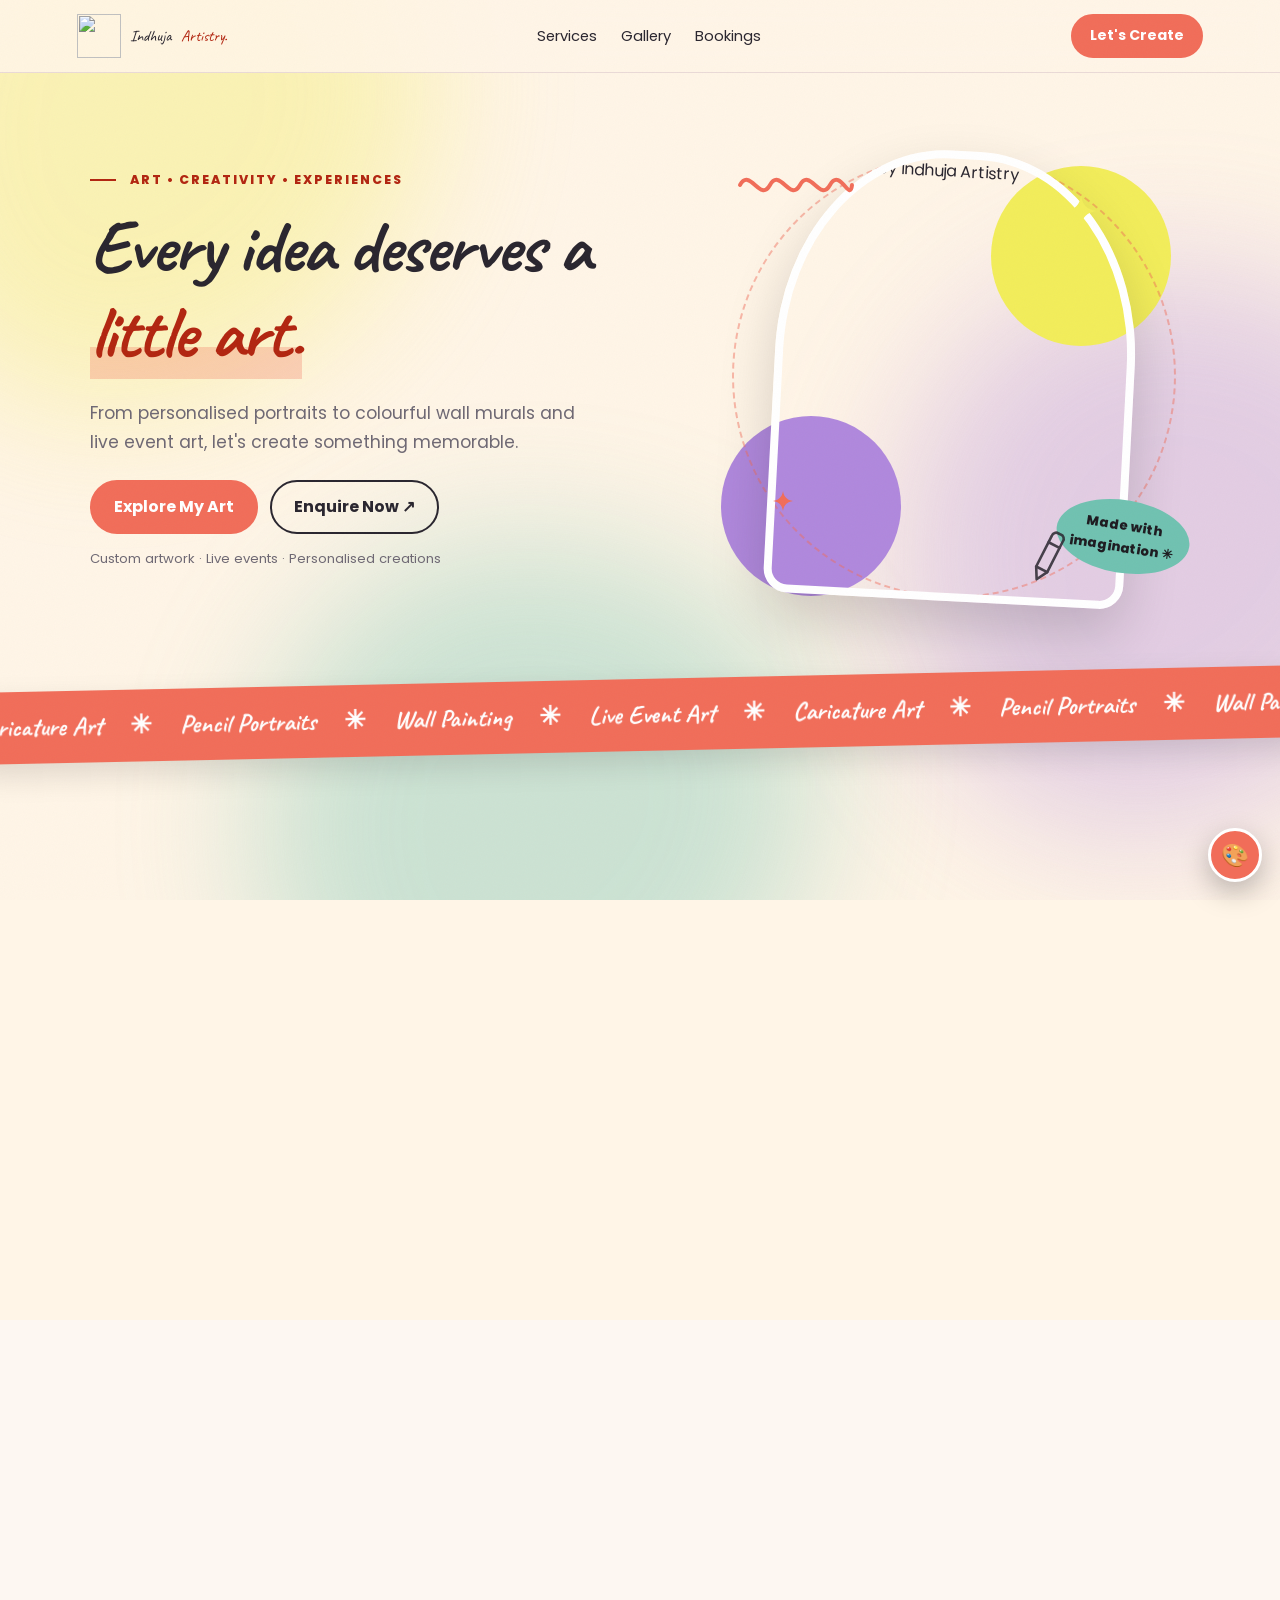
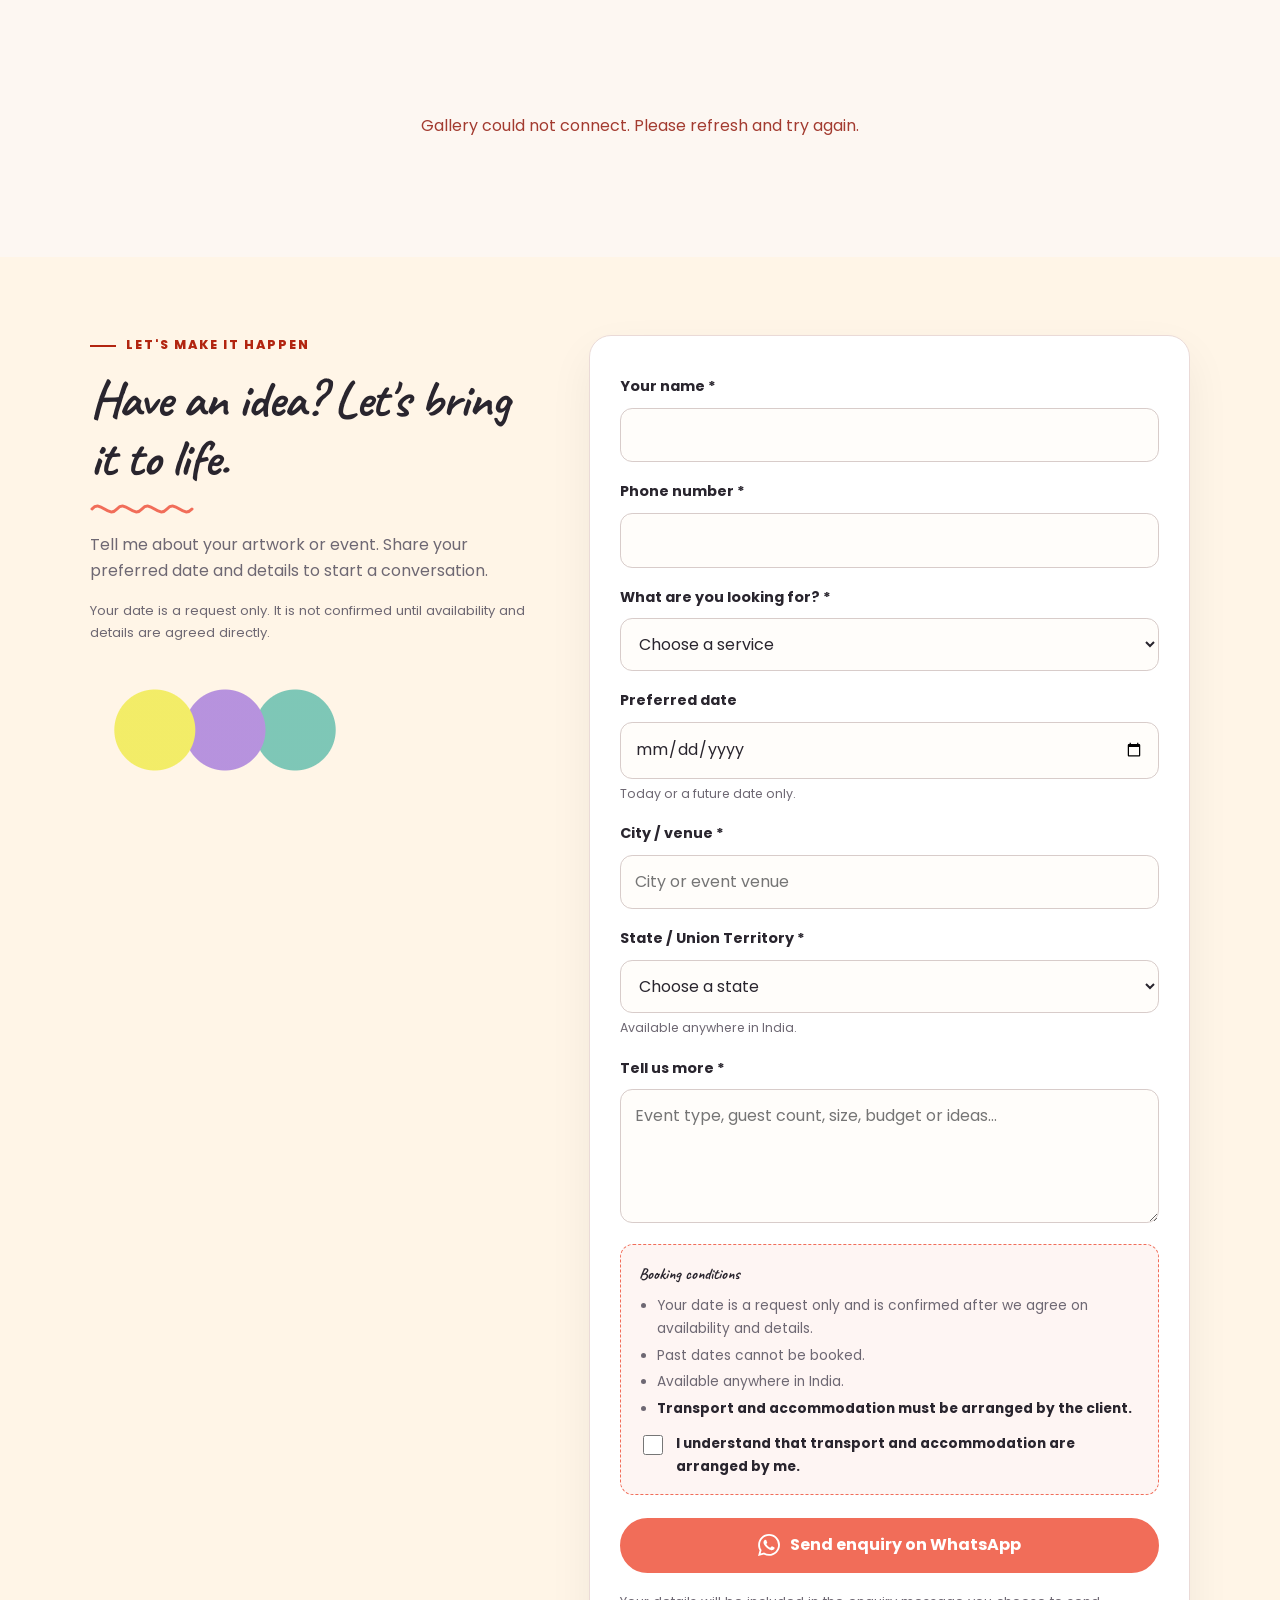
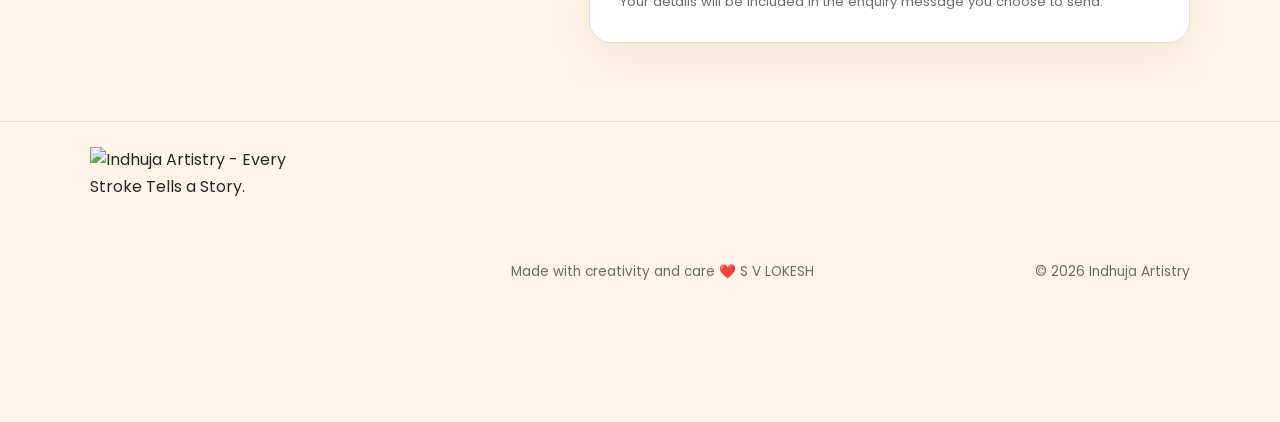
==== commit 6b88da3b: "Add files via upload" ====
--- a/index.html
+++ b/index.html
@@ -6,6 +6,10 @@
   <meta name="viewport" content="width=device-width, initial-scale=1.0">
   <meta name="description" content="Explore caricature art, pencil portraits, wall murals and live event art by Indhuja Artistry.">
   <meta name="theme-color" content="#fffaf3">
+  <link rel="icon" type="image/svg+xml" href="assets/favicon.svg">
+<link rel="icon" type="image/png" sizes="32x32" href="assets/favicon.png">
+<link rel="apple-touch-icon" href="assets/apple-touch-icon.png">
+<meta name="theme-color" content="#fffaf3">
 
   <title>Indhuja Artistry | Art &amp; Live Events</title>
 
@@ -67,6 +71,12 @@
   <!-- Fonts -->
   <link rel="preconnect" href="https://fonts.googleapis.com">
   <link rel="preconnect" href="https://fonts.gstatic.com" crossorigin>
+  
+<!-- Favicon -->
+<link rel="icon" type="image/png" href="Assets/favicon.png" sizes="32x32">
+<link rel="apple-touch-icon" href="Assets/favicon.png">
+<meta name="theme-color" content="#fffaf3">
+
 
   <link href="https://fonts.googleapis.com/css2?family=Fraunces:wght@600;800&amp;family=Poppins:wght@400;600;800&amp;family=Playfair+Display:wght@600;800&amp;family=Lora:wght@400;600&amp;family=Caveat:wght@600;700&amp;family=Nunito:wght@400;700;900&amp;family=Space+Grotesk:wght@500;700&amp;family=DM+Sans:wght@400;600&amp;display=swap" rel="stylesheet">
 
@@ -289,9 +299,10 @@
   ==================================== -->
   <header class="site-header">
 
-    <a class="brand" href="#home">
-      Indhuja <span>Artistry.</span>
-    </a>
+    <a class="brand" href="#home" aria-label="Indhuja Artistry home">
+  <img class="brand-logo" src="assets/logo-mark.svg" alt="" width="44" height="44">
+  Indhuja <span>Artistry.</span>
+</a>
 
     <nav aria-label="Main navigation">
       <a href="#services">Services</a>
@@ -728,9 +739,9 @@
   ==================================== -->
   <footer class="site-footer">
 
-    <a class="brand" href="#home">
-      Indhuja <span>Artistry.</span>
-    </a>
+    <a class="footer-logo" href="#home" aria-label="Indhuja Artistry home">
+  <img src="assets/logo-full.svg" alt="Indhuja Artistry - Every Stroke Tells a Story." width="200" height="250" loading="lazy">
+</a>
 
     <p>
       Made with creativity and care ❤️
--- a/style.css
+++ b/style.css
@@ -1,4 +1,3 @@
-
 :root {
   /* Colour tokens */
   --accent: #f16d59;
@@ -220,12 +219,11 @@
   backdrop-filter: blur(14px);
 }
 
-.brand {
-  font-size: 1.3rem;
-  font-weight: 800;
-  letter-spacing: -.7px;
-  white-space: nowrap;
-}
+.brand { display: inline-flex; align-items: center; gap: .6rem; }
+.brand-logo { width: 44px; height: 44px; flex: none; display: block; }
+.footer-logo { display: inline-block; }
+.footer-logo img { width: clamp(150px, 20vw, 200px); height: auto; display: block; }
+@media (max-width: 600px) { .brand-logo { width: 38px; height: 38px; } }
 
 .brand span {
   color: var(--accent-text);
@@ -1527,19 +1525,12 @@
   SVG animateMotion controls the brush position.
   Do not apply a separate CSS movement or rotation animation.
 */
-.canvas-loader {
-  pointer-events: none;
-  transform: none;
-  transform-box: view-box;
-  transform-origin: 0 0;
-}
 .canvas-brush {
   pointer-events: none;
   transform-box: fill-box;
   transform-origin: center;
 }
 
-/* Brush movement-ai CSS-la override panna vendam */
 /* Decorative drops */
 .canvas-loader .canvas-drops {
   transform-box: fill-box;
@@ -1983,7 +1974,7 @@
     scroll-behavior: auto !important;
   }
 
-  .canvas-loader ,
+  .canvas-loader,
   .canvas-paper,
   .canvas-loader__name,
   .canvas-loader__tagline,
@@ -1994,51 +1985,6 @@
     animation: none !important;
     transition: none !important;
   }
-  
-/* Brush animation */
-.canvas-brush {
-  pointer-events: none;
-  opacity: 0;
-  transform-box: view-box;
-  will-change: transform, opacity;
-}
-
-.canvas-brush.is-moving {
-  opacity: 1;
-}
-
-.canvas-brush #canvasBrushArtwork {
-  transform-box: fill-box;
-  transform-origin: center;
-}
-
-/* Draw the paint strokes */
-.canvas-stroke {
-  stroke-dasharray: 1;
-  stroke-dashoffset: 1;
-}
-
-.canvas-stroke.is-drawing {
-  animation: brushPaintDraw 1.8s ease forwards;
-}
-
-@keyframes brushPaintDraw {
-  to {
-    stroke-dashoffset: 0;
-  }
-}
-
-@media (prefers-reduced-motion: reduce) {
-  .canvas-brush {
-    display: none;
-  }
-
-  .canvas-stroke {
-    stroke-dashoffset: 0;
-    animation: none;
-  }
-}
-
 
   .canvas-loader .canvas-stroke {
     stroke-dashoffset: 0;
@@ -2077,3 +2023,15 @@
     animation: none;
   }
 }
+
+/* =========================================================
+   FONT LOCK
+   Theme changes colours only. Fonts stay the same in every theme.
+   >>> Replace the two font names below with the fonts used in your
+   >>> purple theme (default shown is Fraunces + Poppins).
+========================================================= */
+
+body {
+  --font-head: "Caveat", cursive;
+  --font-body: "Poppins", "Trebuchet MS", Arial, sans-serif;
+}
